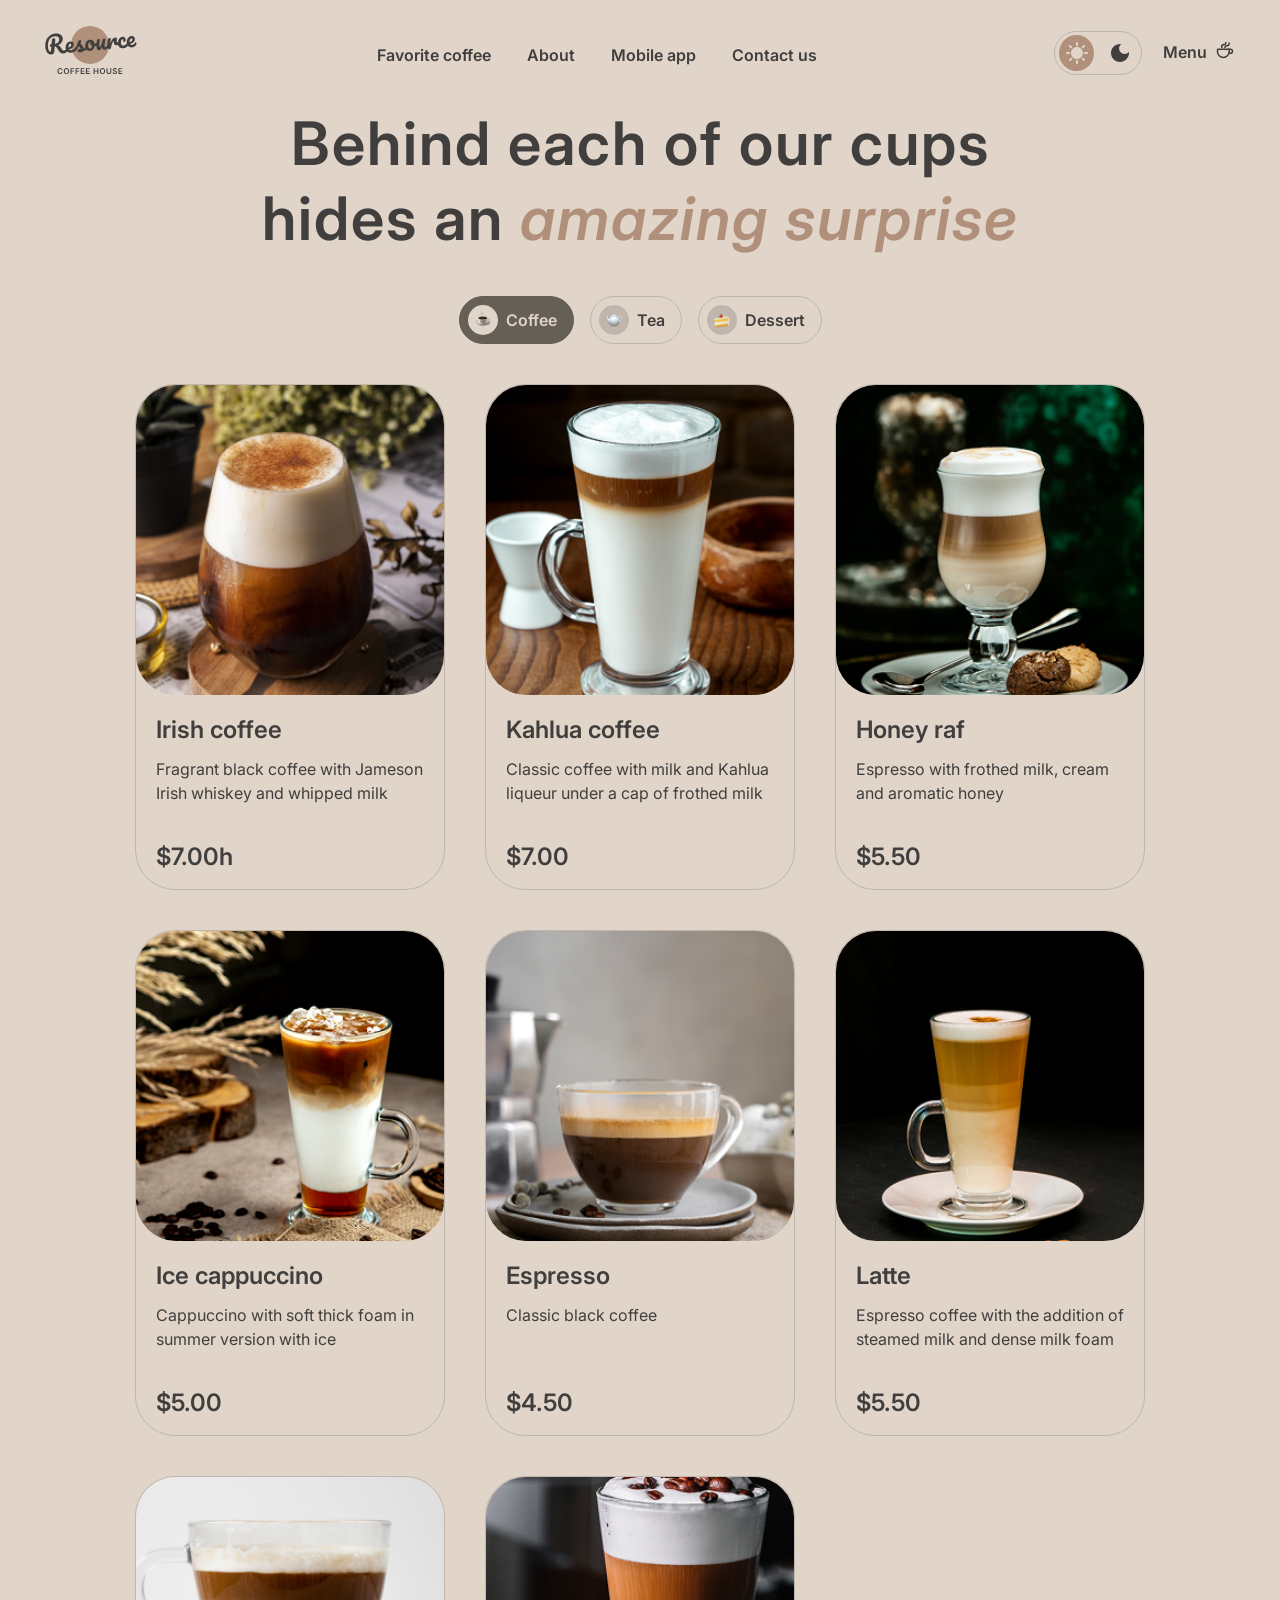
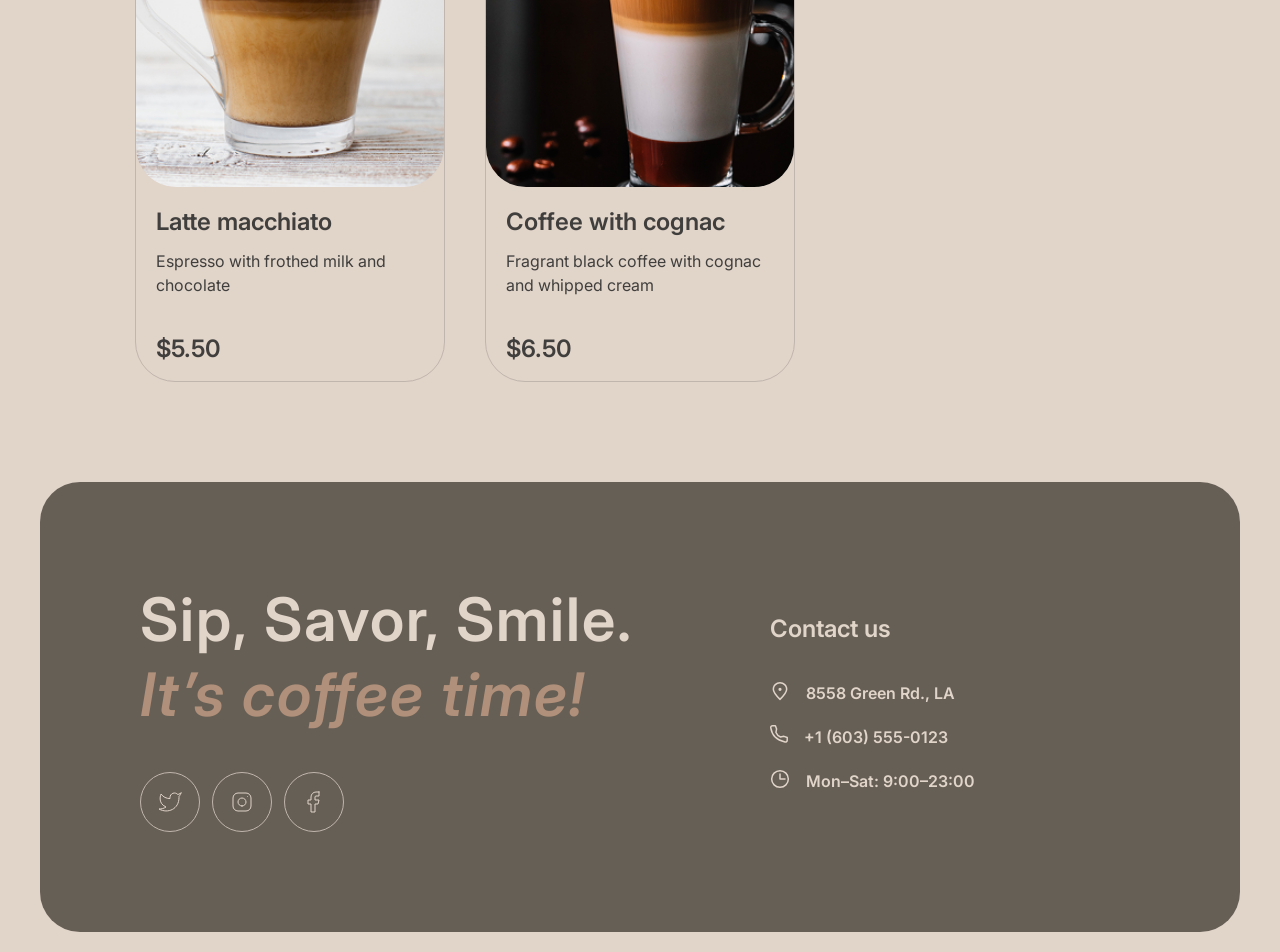
==== menu.html @ 16d97838 "fix: correct styles" ====
<!doctype html>
<html lang="en" data-theme="light">
  <head>
    <meta charset="UTF-8">
    <meta name="viewport" content="width=device-width, initial-scale=1.0">
    <link rel="icon" href="./favicon.ico" type="image/x-icon">
    <link rel="stylesheet" href="./style.css">
    <link rel="preconnect" href="https://fonts.googleapis.com">
    <link rel="preconnect" href="https://fonts.gstatic.com" crossorigin>
    <link
      href="https://fonts.googleapis.com/css2?family=Inter:ital,opsz,wght@0,14..32,100..900;1,14..32,100..900&family=Manrope:wght@200..800&display=swap"
      rel="stylesheet">
    <title>Coffee house</title>
  </head>
  <body>
    <div class="container">
      <header class="header">
        <a class="logo" href="./index.html">
          <svg
            width="100"
            height="60"
            viewBox="0 0 100 60"
            fill="none"
            xmlns="http://www.w3.org/2000/svg">
            <path
              d="M69 25C69 35.4934 60.4934 44 50 44C39.5066 44 31 35.4934 31 25C31 14.5066 39.5066 6 50 6C60.4934 6 69 14.5066 69 25Z"
              fill="#B0907A" />
            <path
              class="logo-text"
              d="M95.6784 22.2913C95.8856 22.2732 96.0534 22.3548 96.1817 22.5364C96.326 22.7165 96.4127 22.9739 96.442 23.3086C96.4922 23.8824 96.4 24.3884 96.1652 24.8265C95.7789 25.5509 95.2359 26.1365 94.5362 26.5832C93.8524 27.0285 93.0084 27.295 92.0042 27.3829C90.4741 27.5168 89.2469 27.1664 88.3226 26.3318C87.3969 25.4812 86.8658 24.2749 86.7291 22.7129C86.6329 21.6131 86.7748 20.5727 87.1547 19.5919C87.5333 18.5951 88.1046 17.7822 88.8687 17.1532C89.6487 16.5229 90.5568 16.1623 91.5928 16.0717C92.5173 15.9908 93.2829 16.2049 93.8895 16.714C94.4948 17.2071 94.8386 17.9239 94.9209 18.8643C95.0171 19.9641 94.7016 20.9473 93.9743 21.814C93.2617 22.6633 91.9772 23.4021 90.1208 24.0303C90.5675 24.73 91.2451 25.0401 92.1537 24.9606C92.8072 24.9035 93.3279 24.7053 93.7158 24.3662C94.1197 24.0257 94.5692 23.4725 95.0643 22.7064C95.2346 22.4506 95.4393 22.3122 95.6784 22.2913ZM91.3914 18.4503C90.8016 18.5019 90.3295 18.8885 89.9751 19.6102C89.6365 20.3304 89.5098 21.1767 89.5949 22.149L89.5991 22.1968C90.5199 21.8914 91.2318 21.4918 91.7347 20.9981C92.2376 20.5044 92.4632 19.9626 92.4117 19.3729C92.3852 19.0701 92.2766 18.8386 92.0859 18.6786C91.9098 18.5013 91.6783 18.4252 91.3914 18.4503Z"
              fill="#403F3D" />
            <path
              class="logo-text"
              d="M83.2976 28.1446C81.7356 28.2813 80.4779 27.9497 79.5245 27.1497C78.5857 26.3324 78.0529 25.1985 77.926 23.7481C77.813 22.457 77.969 21.303 78.394 20.2861C78.819 19.2692 79.4149 18.4622 80.1818 17.8651C80.9487 17.268 81.7784 16.9304 82.671 16.8523C83.5477 16.7756 84.2481 16.9793 84.7723 17.4635C85.311 17.9303 85.6159 18.5702 85.6871 19.383C85.7456 20.0525 85.6437 20.6316 85.3813 21.1203C85.1348 21.6076 84.7725 21.8722 84.2944 21.9141C83.9915 21.9406 83.7382 21.8904 83.5344 21.7637C83.3465 21.6356 83.2414 21.444 83.2191 21.189C83.2093 21.0774 83.2141 20.9485 83.2334 20.8023C83.2527 20.6561 83.2676 20.5504 83.278 20.4852C83.3367 20.2392 83.357 20.0125 83.3389 19.8053C83.3208 19.5981 83.2511 19.4436 83.1297 19.3418C83.0243 19.2386 82.876 19.1953 82.6847 19.2121C82.3181 19.2441 81.9901 19.4415 81.7006 19.8041C81.4097 20.1508 81.193 20.6114 81.0506 21.186C80.9081 21.7606 80.8661 22.3826 80.9247 23.0521C81.0865 24.901 81.9723 25.7551 83.5821 25.6142C84.2356 25.557 84.9181 25.2805 85.6296 24.7846C86.3556 24.2714 87.0469 23.5444 87.7034 22.6036C87.8752 22.3637 88.0806 22.2333 88.3197 22.2124C88.5269 22.1942 88.6946 22.2759 88.8229 22.4574C88.9672 22.6375 89.054 22.895 89.0832 23.2297C89.1362 23.8354 89.028 24.3427 88.7587 24.7518C88.0904 25.7418 87.2526 26.5378 86.2452 27.1399C85.2524 27.7247 84.2699 28.0596 83.2976 28.1446Z"
              fill="#403F3D" />
            <path
              class="logo-text"
              d="M69.549 29.3476C68.9433 29.4006 68.485 29.1195 68.1742 28.5042C67.8794 27.8876 67.6706 26.8779 67.5479 25.4753C67.3666 23.4032 67.4892 21.4089 67.9158 19.4924C68.0188 19.0177 68.2207 18.6627 68.5213 18.4276C68.8365 18.1752 69.289 18.0232 69.8787 17.9716C70.1975 17.9437 70.4242 17.964 70.5586 18.0326C70.6931 18.1011 70.7701 18.2469 70.7897 18.4701C70.812 18.7251 70.7426 19.3094 70.5816 20.2229C70.478 20.8744 70.3993 21.4434 70.3455 21.93C70.2917 22.4165 70.2636 23.0132 70.2612 23.7201C70.6673 22.3033 71.1594 21.136 71.7376 20.2181C72.3158 19.3002 72.8997 18.6308 73.4892 18.2098C74.0947 17.7874 74.6605 17.5532 75.1865 17.5072C76.2225 17.4166 76.7858 17.8893 76.8765 18.9253C76.8946 19.1325 76.8668 19.6409 76.7931 20.4504C76.7214 21.0991 76.6925 21.5032 76.7064 21.6626C76.7552 22.2204 76.9789 22.4819 77.3773 22.4471C77.8236 22.408 78.3668 22.0072 79.0067 21.2445C79.1958 21.0191 79.4019 20.8967 79.6251 20.8772C79.8323 20.8591 80 20.9408 80.1283 21.1223C80.2712 21.2864 80.3559 21.5199 80.3824 21.8228C80.434 22.4125 80.315 22.8887 80.0255 23.2513C79.6197 23.7526 79.1285 24.1971 78.5521 24.5848C77.9903 24.9552 77.3746 25.1697 76.7052 25.2282C75.8604 25.3021 75.196 25.1434 74.7121 24.7521C74.2441 24.3594 73.978 23.7965 73.9139 23.0633C73.8929 22.8242 73.8959 22.583 73.9228 22.3397C73.9268 22.0182 73.9239 21.8016 73.9142 21.69C73.8919 21.435 73.793 21.3151 73.6177 21.3305C73.3786 21.3514 73.0836 21.6503 72.7325 22.2271C72.396 22.7865 72.0748 23.5213 71.7689 24.4314C71.4631 25.3415 71.2332 26.2932 71.0791 27.2864C70.9694 28.0509 70.8068 28.5791 70.5914 28.8709C70.3906 29.1455 70.0431 29.3044 69.549 29.3476Z"
              fill="#403F3D" />
            <path
              class="logo-text"
              d="M59.2462 30.2488C58.5289 30.3116 57.9106 30.0364 57.3912 29.4233C56.8863 28.7929 56.5906 27.9836 56.5042 26.9954C56.3996 25.8 56.3838 24.7012 56.4567 23.699C56.5282 22.6809 56.6985 21.5979 56.9675 20.4501C57.085 19.958 57.2782 19.5958 57.547 19.3635C57.8157 19.1312 58.2609 18.9878 58.8826 18.9334C59.2332 18.9028 59.4772 18.9376 59.6145 19.038C59.7677 19.1371 59.8541 19.2981 59.8736 19.5213C59.8847 19.6488 59.8347 20.0868 59.7235 20.8354C59.6157 21.4391 59.5349 21.9842 59.4811 22.4707C59.3088 24.1722 59.247 25.3019 59.2958 25.8598C59.3251 26.1945 59.3859 26.4301 59.4781 26.5666C59.569 26.6871 59.7021 26.7397 59.8774 26.7244C60.1165 26.7035 60.3904 26.4386 60.6993 25.9297C61.024 25.4195 61.3431 24.6608 61.6565 23.6536C61.9859 22.6451 62.2798 21.4148 62.5382 19.9627C62.6239 19.4734 62.7852 19.114 63.0221 18.8845C63.2749 18.6535 63.6643 18.5151 64.1903 18.4691C64.5569 18.437 64.8161 18.4625 64.9679 18.5456C65.1184 18.6127 65.204 18.7658 65.2249 19.0049C65.2598 19.4034 65.1561 20.5127 64.9138 22.3327C64.646 24.412 64.533 25.6907 64.5748 26.1688C64.6013 26.4717 64.686 26.7052 64.8289 26.8694C64.9703 27.0176 65.1447 27.0827 65.3519 27.0645C65.6706 27.0366 66.0285 26.8126 66.4254 26.3924C66.8368 25.9549 67.3708 25.2657 68.0273 24.3249C68.199 24.0851 68.4044 23.9547 68.6435 23.9337C68.8507 23.9156 69.0185 23.9973 69.1468 24.1788C69.291 24.3589 69.3778 24.6163 69.4071 24.9511C69.4629 25.5886 69.3547 26.096 69.0825 26.4731C68.471 27.3779 67.7905 28.1361 67.041 28.7477C66.3074 29.358 65.4385 29.707 64.4343 29.7949C63.6693 29.8618 63.0776 29.6165 62.6594 29.0588C62.2572 28.4997 62.0093 27.6862 61.9159 26.6183C61.7398 27.7259 61.4065 28.5982 60.9162 29.2354C60.4245 29.8566 59.8678 30.1944 59.2462 30.2488Z"
              fill="#403F3D" />
            <path
              class="logo-text"
              d="M57.5606 22.8796C57.7678 22.8614 57.9362 22.9511 58.0659 23.1485C58.1956 23.346 58.2744 23.6041 58.3023 23.9229C58.3692 24.688 58.1779 25.1625 57.7282 25.3463C56.8011 25.7647 55.7659 26.048 54.6225 26.1963C54.4367 27.5616 53.9332 28.6898 53.1117 29.5808C52.2888 30.4559 51.3115 30.9429 50.1799 31.0419C49.2235 31.1256 48.3824 30.9663 47.6566 30.564C46.9467 30.1603 46.383 29.5913 45.9654 28.8569C45.5478 28.1225 45.3 27.309 45.2219 26.4164C45.1159 25.205 45.2529 24.1089 45.6328 23.1281C46.0114 22.1313 46.5841 21.3343 47.351 20.7372C48.1165 20.1242 48.9933 19.7744 49.9816 19.688C51.1929 19.582 52.2022 19.9193 53.0093 20.6999C53.8309 21.4632 54.3592 22.453 54.5941 23.6691C55.339 23.5558 56.2177 23.3183 57.23 22.9567C57.3547 22.9136 57.4649 22.8879 57.5606 22.8796ZM50.1494 28.4908C50.6595 28.4462 51.0797 28.2007 51.41 27.7542C51.7563 27.3063 51.959 26.6863 52.0182 25.8941C51.4948 25.6026 51.0739 25.1977 50.7555 24.6795C50.4531 24.1599 50.2754 23.5972 50.2224 22.9916C50.2001 22.7365 50.2017 22.4794 50.2272 22.2202L50.1076 22.2307C49.4701 22.2864 48.9633 22.644 48.5873 23.3032C48.2259 23.9452 48.094 24.824 48.1916 25.9398C48.2683 26.8164 48.4942 27.4712 48.8694 27.9042C49.2605 28.3357 49.6872 28.5313 50.1494 28.4908Z"
              fill="#403F3D" />
            <path
              class="logo-text"
              d="M40.3103 32.4354C39.4815 32.508 38.8272 32.3725 38.3474 32.029C37.8836 31.6841 37.6307 31.2726 37.5889 30.7944C37.5527 30.38 37.6727 30.0081 37.9491 29.6787C38.2254 29.3494 38.6584 29.1589 39.2482 29.1073C39.4554 29.0892 39.6966 29.0922 39.9717 29.1163C40.2614 29.1231 40.4787 29.1282 40.6235 29.1316C40.5713 28.7185 40.4415 28.3364 40.2341 27.9851C40.0427 27.6325 39.8048 27.3 39.5205 26.9876C39.2348 26.6592 38.9692 26.3773 38.7237 26.1418C38.3119 27.1254 37.8861 27.9497 37.4464 28.6145C37.0226 29.278 36.5482 29.9137 36.0232 30.5218C35.7614 30.8338 35.4711 31.0038 35.1523 31.0316C34.8973 31.054 34.6824 30.9844 34.5077 30.823C34.3316 30.6457 34.2316 30.4216 34.2079 30.1506C34.1801 29.8318 34.2658 29.5272 34.4653 29.2367L34.7426 28.827C35.5244 27.6664 36.1078 26.7159 36.4928 25.9756C36.7233 25.4896 36.9884 24.8481 37.288 24.0509C37.5863 23.2379 37.8745 22.4016 38.1527 21.542C38.3942 20.8142 38.9931 20.4085 39.9494 20.3248C40.3957 20.2858 40.71 20.2984 40.8923 20.3628C41.0746 20.4271 41.1734 20.547 41.1888 20.7223C41.1971 20.8179 41.1785 20.9722 41.1329 21.1849C41.0873 21.3977 41.0177 21.6126 40.9243 21.8296C40.6876 22.4285 40.5867 22.9272 40.6215 23.3257C40.6424 23.5647 40.7451 23.8208 40.9296 24.0937C41.1301 24.3653 41.4244 24.7009 41.8127 25.1006C42.3814 25.7254 42.8141 26.2657 43.111 26.7216C43.4224 27.1601 43.6025 27.6583 43.6513 28.2162C43.6652 28.3756 43.6688 28.6001 43.662 28.8898C44.4166 28.5187 45.2626 27.6335 46.2003 26.2345C46.372 25.9946 46.5774 25.8642 46.8165 25.8433C47.0237 25.8252 47.1915 25.9069 47.3198 26.0884C47.464 26.2685 47.5508 26.5259 47.5801 26.8606C47.6331 27.4663 47.5249 27.9737 47.2555 28.3827C46.545 29.4407 45.8392 30.185 45.1381 30.6158C44.4515 31.0292 43.5756 31.2985 42.5105 31.4238C41.9204 32.0215 41.187 32.3587 40.3103 32.4354Z"
              fill="#403F3D" />
            <path
              class="logo-text"
              d="M36.6161 26.7357C36.8233 26.7175 36.9911 26.7992 37.1194 26.9807C37.2636 27.1608 37.3504 27.4183 37.3797 27.753C37.4355 28.3905 37.3273 28.8979 37.0551 29.2751C36.5281 30.0439 35.7492 30.7786 34.7183 31.4791C33.7034 32.1782 32.5823 32.5815 31.355 32.6888C29.6814 32.8353 28.3426 32.4947 27.3386 31.667C26.3347 30.8394 25.7637 29.6365 25.6256 28.0586C25.5294 26.9588 25.6713 25.9185 26.0512 24.9376C26.4298 23.9408 27.0011 23.1279 27.7652 22.4989C28.5452 21.8686 29.4533 21.508 30.4893 21.4174C31.4138 21.3365 32.1793 21.5506 32.786 22.0597C33.3913 22.5528 33.7351 23.2696 33.8173 24.21C33.9136 25.3098 33.5981 26.293 32.8708 27.1597C32.1581 28.009 30.8816 28.7471 29.0412 29.3739C29.5039 30.0722 30.293 30.3726 31.4088 30.275C32.126 30.2122 32.9173 29.894 33.7826 29.3204C34.6625 28.7295 35.4016 27.9983 35.9999 27.1269C36.1716 26.887 36.377 26.7566 36.6161 26.7357ZM30.2878 23.796C29.6981 23.8476 29.226 24.2342 28.8715 24.9559C28.533 25.6761 28.4063 26.5224 28.4914 27.4947L28.4955 27.5425C29.4164 27.2371 30.1283 26.8375 30.6312 26.3438C31.1341 25.8501 31.3597 25.3083 31.3081 24.7186C31.2816 24.4158 31.1731 24.1843 30.9824 24.0243C30.8063 23.847 30.5747 23.7709 30.2878 23.796Z"
              fill="#403F3D" />
            <path
              class="logo-text"
              d="M27.6906 27.5167C27.8978 27.4986 28.0656 27.5803 28.1939 27.7618C28.3382 27.9419 28.4249 28.1993 28.4542 28.5341C28.5086 29.1557 28.4004 29.6631 28.1296 30.0561C27.4454 31.0476 26.7351 31.8324 25.9987 32.4108C25.261 32.9733 24.3581 33.3012 23.2902 33.3946C22.2541 33.4853 21.3451 33.2837 20.5631 32.79C19.797 32.2949 19.028 31.3985 18.256 30.1009C17.6351 29.063 17.151 28.3023 16.8035 27.8188C16.4547 27.3193 16.119 26.9712 15.7967 26.7745C15.4903 26.5765 15.1198 26.4724 14.6852 26.4622C14.6508 26.8025 14.5595 27.8705 14.4114 29.6663C14.3537 30.4744 14.3165 30.9675 14.3 31.1456C14.2256 32.1319 13.9724 32.9089 13.5402 33.4767C13.1067 34.0286 12.4038 34.3471 11.4315 34.4321C10.3636 34.5256 9.38799 34.2977 8.50477 33.7486C7.63609 33.1822 6.9298 32.3606 6.38589 31.2839C5.84059 30.1913 5.50518 28.9277 5.37968 27.4932C5.1454 24.8154 5.40544 22.4638 6.15978 20.4383C6.93006 18.4115 8.10738 16.8148 9.69174 15.6483C11.2906 14.4644 13.1899 13.7763 15.3895 13.5838C16.9196 13.45 18.223 13.5688 19.2994 13.9404C20.3759 14.312 21.1968 14.8826 21.762 15.6523C22.3432 16.4206 22.6784 17.3148 22.7676 18.3349C22.8457 19.2275 22.7073 20.1229 22.3522 21.0213C22.0117 21.9023 21.4476 22.7066 20.66 23.434C19.8724 24.1614 18.8869 24.7375 17.7034 25.1622C18.4866 25.3025 19.1057 25.5856 19.5605 26.0116C20.0154 26.4376 20.4891 27.0787 20.9816 27.9351C21.5115 28.8524 22.0112 29.5153 22.4806 29.924C22.966 30.3312 23.4955 30.5098 24.0693 30.4596C24.5794 30.4149 25.0509 30.205 25.4838 29.8299C25.9154 29.4388 26.4456 28.7981 27.0744 27.9079C27.2461 27.6681 27.4515 27.5377 27.6906 27.5167ZM11.3837 26.727C10.8418 26.7744 10.4561 26.6797 10.2266 26.4428C10.013 26.2045 9.89225 25.9259 9.86436 25.6071C9.8309 25.2246 9.92394 24.9113 10.1435 24.6672C10.379 24.4218 10.6562 24.2851 10.9749 24.2572L11.5727 24.2049C11.691 22.6206 11.8123 21.2528 11.9364 20.1016C12.053 19.0474 12.6771 18.4708 13.8088 18.3718C14.7173 18.2923 15.2071 18.659 15.2782 19.4719C15.2936 19.6473 15.2975 19.7835 15.2899 19.8805L14.9199 23.9121C15.7764 23.789 16.5393 23.5134 17.2085 23.0855C17.8937 22.6561 18.4149 22.0966 18.7722 21.4068C19.1454 20.7156 19.2957 19.9556 19.2232 19.1268C19.1353 18.1226 18.7236 17.3636 17.988 16.8498C17.2524 16.3359 16.2232 16.1369 14.9002 16.2526C13.3382 16.3893 12.0016 16.8997 10.8904 17.7839C9.79381 18.6508 8.98568 19.8779 8.46605 21.4653C7.94503 23.0366 7.78003 24.9142 7.97108 27.0978C8.06033 28.1179 8.24063 28.9855 8.51198 29.7006C8.78334 30.4157 9.08648 30.9432 9.42139 31.2834C9.75631 31.6235 10.0592 31.7817 10.3302 31.7579C10.5374 31.7398 10.6957 31.6216 10.8051 31.4032C10.9304 31.1834 11.0127 30.839 11.052 30.3698L11.3837 26.727Z"
              fill="#403F3D" />
            <path
              class="logo-text"
              d="M78.4023 54.0001V48.1819H82.1864V49.0654H79.4563V50.645H81.9904V51.5285H79.4563V53.1165H82.2092V54.0001H78.4023Z"
              fill="#403F3D" />
            <path
              class="logo-text"
              d="M75.9698 49.7813C75.9433 49.5332 75.8316 49.34 75.6346 49.2017C75.4395 49.0635 75.1857 48.9943 74.8732 48.9943C74.6535 48.9943 74.4651 49.0275 74.3079 49.0938C74.1507 49.1601 74.0304 49.25 73.9471 49.3637C73.8638 49.4773 73.8211 49.607 73.8192 49.7529C73.8192 49.8741 73.8467 49.9792 73.9016 50.0682C73.9585 50.1572 74.0352 50.233 74.1317 50.2955C74.2283 50.3561 74.3353 50.4072 74.4528 50.4489C74.5702 50.4906 74.6886 50.5256 74.8079 50.554L75.3533 50.6904C75.573 50.7415 75.7842 50.8106 75.9869 50.8977C76.1914 50.9849 76.3742 51.0947 76.5352 51.2273C76.698 51.3599 76.8268 51.5199 76.9215 51.7074C77.0162 51.8949 77.0636 52.1146 77.0636 52.3665C77.0636 52.7074 76.9764 53.0076 76.8022 53.2671C76.628 53.5246 76.3761 53.7263 76.0465 53.8722C75.7189 54.0161 75.3221 54.0881 74.8562 54.0881C74.4035 54.0881 74.0105 54.018 73.6772 53.8779C73.3458 53.7377 73.0863 53.5332 72.8988 53.2642C72.7132 52.9953 72.6128 52.6676 72.5977 52.2813H73.6346C73.6497 52.4839 73.7122 52.6525 73.8221 52.787C73.9319 52.9214 74.0749 53.0218 74.2511 53.0881C74.4291 53.1544 74.628 53.1875 74.8477 53.1875C75.0768 53.1875 75.2776 53.1534 75.4499 53.0852C75.6242 53.0152 75.7605 52.9186 75.859 52.7955C75.9575 52.6705 76.0077 52.5246 76.0096 52.358C76.0077 52.2065 75.9632 52.0815 75.8761 51.983C75.7889 51.8826 75.6668 51.7993 75.5096 51.733C75.3543 51.6648 75.1725 51.6042 74.9641 51.5512L74.3022 51.3807C73.823 51.2576 73.4442 51.071 73.1658 50.821C72.8893 50.5692 72.7511 50.2349 72.7511 49.8182C72.7511 49.4754 72.8439 49.1752 73.0295 48.9176C73.217 48.6601 73.4717 48.4602 73.7937 48.3182C74.1156 48.1743 74.4802 48.1023 74.8874 48.1023C75.3003 48.1023 75.6621 48.1743 75.9727 48.3182C76.2852 48.4602 76.5304 48.6582 76.7085 48.912C76.8865 49.1638 76.9783 49.4536 76.984 49.7813H75.9698Z"
              fill="#403F3D" />
            <path
              class="logo-text"
              d="M70.2086 48.1819H71.2626V51.983C71.2626 52.3997 71.1641 52.7662 70.9672 53.0825C70.7721 53.3987 70.4975 53.6459 70.1433 53.8239C69.7891 54.0001 69.3753 54.0881 68.9018 54.0881C68.4264 54.0881 68.0117 54.0001 67.6575 53.8239C67.3033 53.6459 67.0287 53.3987 66.8336 53.0825C66.6386 52.7662 66.541 52.3997 66.541 51.983V48.1819H67.595V51.895C67.595 52.1374 67.648 52.3533 67.7541 52.5427C67.862 52.7321 68.0136 52.8807 68.2086 52.9887C68.4037 53.0948 68.6348 53.1478 68.9018 53.1478C69.1689 53.1478 69.3999 53.0948 69.595 52.9887C69.792 52.8807 69.9435 52.7321 70.0495 52.5427C70.1556 52.3533 70.2086 52.1374 70.2086 51.895V48.1819Z"
              fill="#403F3D" />
            <path
              class="logo-text"
              d="M65.1435 51.0909C65.1435 51.7178 65.026 52.2548 64.7912 52.7017C64.5582 53.1468 64.2401 53.4877 63.8366 53.7245C63.4351 53.9612 62.9796 54.0796 62.4702 54.0796C61.9607 54.0796 61.5043 53.9612 61.1009 53.7245C60.6993 53.4858 60.3812 53.144 60.1463 52.6989C59.9134 52.2519 59.7969 51.7159 59.7969 51.0909C59.7969 50.464 59.9134 49.9281 60.1463 49.483C60.3812 49.036 60.6993 48.6942 61.1009 48.4574C61.5043 48.2207 61.9607 48.1023 62.4702 48.1023C62.9796 48.1023 63.4351 48.2207 63.8366 48.4574C64.2401 48.6942 64.5582 49.036 64.7912 49.483C65.026 49.9281 65.1435 50.464 65.1435 51.0909ZM64.0838 51.0909C64.0838 50.6496 64.0147 50.2775 63.8764 49.9745C63.7401 49.6695 63.5507 49.4394 63.3082 49.2841C63.0658 49.1269 62.7865 49.0483 62.4702 49.0483C62.1539 49.0483 61.8745 49.1269 61.6321 49.2841C61.3897 49.4394 61.1993 49.6695 61.0611 49.9745C60.9247 50.2775 60.8565 50.6496 60.8565 51.0909C60.8565 51.5322 60.9247 51.9053 61.0611 52.2102C61.1993 52.5133 61.3897 52.7434 61.6321 52.9006C61.8745 53.0559 62.1539 53.1335 62.4702 53.1335C62.7865 53.1335 63.0658 53.0559 63.3082 52.9006C63.5507 52.7434 63.7401 52.5133 63.8764 52.2102C64.0147 51.9053 64.0838 51.5322 64.0838 51.0909Z"
              fill="#403F3D" />
            <path
              class="logo-text"
              d="M53.5918 54.0001V48.1819H54.6458V50.645H57.3418V48.1819H58.3986V54.0001H57.3418V51.5285H54.6458V54.0001H53.5918Z"
              fill="#403F3D" />
            <path
              class="logo-text"
              d="M45.9492 54.0001V48.1819H49.7333V49.0654H47.0032V50.645H49.5373V51.5285H47.0032V53.1165H49.756V54.0001H45.9492Z"
              fill="#403F3D" />
            <path
              class="logo-text"
              d="M40.6895 54.0001V48.1819H44.4735V49.0654H41.7434V50.645H44.2775V51.5285H41.7434V53.1165H44.4963V54.0001H40.6895Z"
              fill="#403F3D" />
            <path
              class="logo-text"
              d="M35.6016 54.0001V48.1819H39.3288V49.0654H36.6555V50.645H39.0732V51.5285H36.6555V54.0001H35.6016Z"
              fill="#403F3D" />
            <path
              class="logo-text"
              d="M30.5137 54.0001V48.1819H34.2409V49.0654H31.5676V50.645H33.9853V51.5285H31.5676V54.0001H30.5137Z"
              fill="#403F3D" />
            <path
              class="logo-text"
              d="M29.1181 51.0909C29.1181 51.7178 29.0007 52.2548 28.7658 52.7017C28.5328 53.1468 28.2147 53.4877 27.8113 53.7245C27.4097 53.9612 26.9542 54.0796 26.4448 54.0796C25.9353 54.0796 25.4789 53.9612 25.0755 53.7245C24.6739 53.4858 24.3558 53.144 24.1209 52.6989C23.888 52.2519 23.7715 51.7159 23.7715 51.0909C23.7715 50.464 23.888 49.9281 24.1209 49.483C24.3558 49.036 24.6739 48.6942 25.0755 48.4574C25.4789 48.2207 25.9353 48.1023 26.4448 48.1023C26.9542 48.1023 27.4097 48.2207 27.8113 48.4574C28.2147 48.6942 28.5328 49.036 28.7658 49.483C29.0007 49.9281 29.1181 50.464 29.1181 51.0909ZM28.0584 51.0909C28.0584 50.6496 27.9893 50.2775 27.851 49.9745C27.7147 49.6695 27.5253 49.4394 27.2828 49.2841C27.0404 49.1269 26.7611 49.0483 26.4448 49.0483C26.1285 49.0483 25.8491 49.1269 25.6067 49.2841C25.3643 49.4394 25.1739 49.6695 25.0357 49.9745C24.8993 50.2775 24.8311 50.6496 24.8311 51.0909C24.8311 51.5322 24.8993 51.9053 25.0357 52.2102C25.1739 52.5133 25.3643 52.7434 25.6067 52.9006C25.8491 53.0559 26.1285 53.1335 26.4448 53.1335C26.7611 53.1335 27.0404 53.0559 27.2828 52.9006C27.5253 52.7434 27.7147 52.5133 27.851 52.2102C27.9893 51.9053 28.0584 51.5322 28.0584 51.0909Z"
              fill="#403F3D" />
            <path
              class="logo-text"
              d="M22.5536 50.1449H21.4911C21.4608 49.9707 21.4049 49.8163 21.3235 49.6818C21.2421 49.5455 21.1407 49.4299 21.0195 49.3352C20.8983 49.2406 20.7601 49.1695 20.6048 49.1222C20.4513 49.0729 20.2856 49.0483 20.1076 49.0483C19.7913 49.0483 19.511 49.1279 19.2667 49.287C19.0224 49.4442 18.8311 49.6752 18.6928 49.9801C18.5546 50.2832 18.4854 50.6534 18.4854 51.0909C18.4854 51.536 18.5546 51.911 18.6928 52.2159C18.833 52.519 19.0243 52.7481 19.2667 52.9034C19.511 53.0568 19.7904 53.1335 20.1048 53.1335C20.279 53.1335 20.4419 53.1108 20.5934 53.0654C20.7468 53.018 20.8841 52.9489 21.0053 52.858C21.1284 52.7671 21.2317 52.6553 21.315 52.5227C21.4002 52.3902 21.4589 52.2387 21.4911 52.0682L22.5536 52.0739C22.5138 52.3504 22.4277 52.6099 22.2951 52.8523C22.1644 53.0947 21.993 53.3087 21.7809 53.4943C21.5688 53.6781 21.3207 53.822 21.0366 53.9262C20.7525 54.0284 20.4371 54.0796 20.0906 54.0796C19.5792 54.0796 19.1228 53.9612 18.7212 53.7245C18.3197 53.4877 18.0034 53.1459 17.7724 52.6989C17.5413 52.2519 17.4258 51.7159 17.4258 51.0909C17.4258 50.464 17.5423 49.9281 17.7752 49.483C18.0082 49.036 18.3254 48.6942 18.7269 48.4574C19.1284 48.2207 19.583 48.1023 20.0906 48.1023C20.4144 48.1023 20.7156 48.1477 20.994 48.2387C21.2724 48.3296 21.5205 48.4631 21.7383 48.6392C21.9561 48.8135 22.1351 49.0275 22.2752 49.2813C22.4173 49.5332 22.5101 49.821 22.5536 50.1449Z"
              fill="#403F3D" />
          </svg>
        </a>
        <nav class="nav">
          <ul class="nav-list">
            <li class="nav-item">
              <a href="./index.html#favorite" class="nav-link"
                >Favorite coffee</a
              >
            </li>
            <li class="nav-item">
              <a href="./index.html#about" class="nav-link">About</a>
            </li>
            <li class="nav-item">
              <a href="./index.html#mobile" class="nav-link">Mobile app</a>
            </li>
            <li class="nav-item">
              <a href="#contact" class="nav-link">Contact us</a>
            </li>
          </ul>
        </nav>
        <div class="header-actions">
          <div class="theme">
            <div class="theme-icon theme-light active">
              <svg
                width="22"
                height="22"
                viewBox="0 0 22 22"
                fill="none"
                xmlns="http://www.w3.org/2000/svg">
                <path
                  d="M10 3V1C10 0.45 10.45 0 11 0C11.55 0 12 0.45 12 1V3C12 3.55 11.55 4 11 4C10.45 4 10 3.55 10 3ZM17.36 6.05L18.77 4.63C19.16 4.24 19.16 3.61 18.77 3.22C18.38 2.83 17.75 2.83 17.36 3.22L15.95 4.64C15.56 5.03 15.56 5.66 15.95 6.05C16.34 6.44 16.97 6.44 17.36 6.05ZM21 10H19C18.45 10 18 10.45 18 11C18 11.55 18.45 12 19 12H21C21.55 12 22 11.55 22 11C22 10.45 21.55 10 21 10ZM11 18C10.45 18 10 18.45 10 19V21C10 21.55 10.45 22 11 22C11.55 22 12 21.55 12 21V19C12 18.45 11.55 18 11 18ZM4.64 6.05L3.22 4.64C2.83 4.25 2.83 3.61 3.22 3.23C3.61 2.85 4.25 2.84 4.63 3.23L6.04 4.64C6.43 5.03 6.43 5.67 6.04 6.05C5.65 6.43 5.02 6.44 4.64 6.05ZM15.95 15.95C15.56 16.34 15.56 16.98 15.95 17.36L17.36 18.77C17.75 19.16 18.39 19.16 18.77 18.77C19.16 18.38 19.16 17.74 18.77 17.36L17.36 15.95C16.98 15.56 16.34 15.56 15.95 15.95ZM1 12H3C3.55 12 4 11.55 4 11C4 10.45 3.55 10 3 10H1C0.45 10 0 10.45 0 11C0 11.55 0.45 12 1 12ZM4.64 18.78L6.05 17.37C6.44 16.98 6.44 16.34 6.05 15.96C5.66 15.58 5.02 15.57 4.64 15.96L3.23 17.37C2.84 17.76 2.84 18.4 3.23 18.78C3.61 19.17 4.25 19.17 4.64 18.78ZM11 5C7.69 5 5 7.69 5 11C5 14.31 7.69 17 11 17C14.31 17 17 14.31 17 11C17 7.69 14.31 5 11 5Z"
                  fill="#E1D4C9" />
              </svg>
            </div>
            <div class="theme-icon theme-dark">
              <svg
                width="18"
                height="18"
                viewBox="0 0 18 18"
                fill="none"
                xmlns="http://www.w3.org/2000/svg">
                <path
                  d="M9 0C4.03 0 0 4.03 0 9C0 13.97 4.03 18 9 18C13.97 18 18 13.97 18 9C18 8.54 17.96 8.08 17.9 7.64C16.92 9.01 15.32 9.9 13.5 9.9C10.52 9.9 8.1 7.48 8.1 4.5C8.1 2.69 8.99 1.08 10.36 0.0999999C9.92 0.0399999 9.46 0 9 0Z"
                  fill="#403F3D" />
              </svg>
            </div>
          </div>
          <a href="./menu.html" class="menu-link">
            <p>Menu</p>
            <svg
              class="menu-icon"
              width="20"
              height="20"
              viewBox="0 0 20 20"
              fill="none"
              xmlns="http://www.w3.org/2000/svg">
              <path
                d="M14.167 9.76667V11.6667C14.167 14.8883 11.5553 17.5 8.33366 17.5C5.112 17.5 2.50033 14.8883 2.50033 11.6667V9.76667C2.50033 9.4353 2.76896 9.16667 3.10033 9.16667H13.567C13.8984 9.16667 14.167 9.4353 14.167 9.76667Z"
                stroke="#403F3D"
                stroke-width="1.5"
                stroke-linecap="round"
                stroke-linejoin="round" />
              <path
                d="M10.0003 7.50008C10.0003 6.66675 10.5956 5.83341 11.786 5.83341C13.101 5.83341 14.167 4.76743 14.167 3.45246V2.91675"
                stroke="#403F3D"
                stroke-width="1.5"
                stroke-linecap="round"
                stroke-linejoin="round" />
              <path
                d="M6.66634 7.5V7.08333C6.66634 5.70262 7.78563 4.58333 9.16634 4.58333C10.0868 4.58333 10.833 3.83714 10.833 2.91667V2.5"
                stroke="#403F3D"
                stroke-width="1.5"
                stroke-linecap="round"
                stroke-linejoin="round" />
              <path
                d="M13.333 9.16675H15.4163C16.5669 9.16675 17.4997 10.0995 17.4997 11.2501C17.4997 12.4007 16.5669 13.3334 15.4163 13.3334H14.1663"
                stroke="#403F3D"
                stroke-width="1.5"
                stroke-linecap="round"
                stroke-linejoin="round" />
            </svg>
          </a>
            <div class="burger">
            <span class="burger-line"></span>
            <span class="burger-line"></span>
          </div>
        </div>
      </header>
      <main class="main-menu">
        <section class="section-menu">
          <div class="menu-offer">
            <h1 class="section-title menu-title">
              Behind each of our cups hides an
              <span class="title-accent"> amazing surprise</span>
            </h1>
            <div class="menu-tabs">
              <div class="tab-item active">
                <div class="tab-icon">
                  <img src="./assets/icons/coffee-tab.png" alt="cup" />
                </div>
                <p>Coffee</p>
              </div>
              <div class="tab-item">
                <div class="tab-icon">
                  <img src="./assets/icons/tea-tab.png" alt="teapot" />
                </div>
                <p>Tea</p>
              </div>
              <div class="tab-item">
                <div class="tab-icon">
                  <img src="./assets/icons/dessert-tab.png" alt="dessert" />
                </div>
                <p>Dessert</p>
              </div>
            </div>
          </div>
          <ul class="menu-list">
            <li class="menu-item">
              <div class="menu-image-box">
                <img
                  src="./assets/images/coffee-1.png"
                  alt="coffee"
                  class="menu-image" />
              </div>
              <div class="menu-item-descr">
                <div class="descr-text">
                  <p class="descr-title">Irish coffee</p>
                  <p class="descr-info">
                    Fragrant black coffee with Jameson Irish whiskey and whipped
                    milk
                  </p>
                </div>
                <p class="price">$7.00h</p>
              </div>
            </li>
            <li class="menu-item">
              <div class="menu-image-box">
                <img
                  src="./assets/images/coffee-2.png"
                  alt="coffee"
                  class="menu-image" />
              </div>
              <div class="menu-item-descr">
                <div class="descr-text">
                  <p class="descr-title">Kahlua coffee</p>
                  <p class="descr-info">
                    Classic coffee with milk and Kahlua liqueur under a cap of
                    frothed milk
                  </p>
                </div>
                <p class="price">$7.00</p>
              </div>
            </li>
            <li class="menu-item">
              <div class="menu-image-box">
                <img
                  src="./assets/images/coffee-3.png"
                  alt="coffee"
                  class="menu-image" />
              </div>
              <div class="menu-item-descr">
                <div class="descr-text">
                  <p class="descr-title">Honey raf</p>
                  <p class="descr-info">
                    Espresso with frothed milk, cream and aromatic honey
                  </p>
                </div>
                <p class="price">$5.50</p>
              </div>
            </li>
            <li class="menu-item">
              <div class="menu-image-box">
                <img
                  src="./assets/images/coffee-4.png"
                  alt="coffee"
                  class="menu-image" />
              </div>
              <div class="menu-item-descr">
                <div class="descr-text">
                  <p class="descr-title">Ice cappuccino</p>
                  <p class="descr-info">
                    Cappuccino with soft thick foam in summer version with ice
                  </p>
                </div>
                <p class="price">$5.00</p>
              </div>
            </li>
            <li class="menu-item">
              <div class="menu-image-box">
                <img
                  src="./assets/images/coffee-5.png"
                  alt="coffee"
                  class="menu-image" />
              </div>
              <div class="menu-item-descr">
                <div class="descr-text">
                  <p class="descr-title">Espresso</p>
                  <p class="descr-info">Classic black coffee</p>
                </div>
                <p class="price">$4.50</p>
              </div>
            </li>
            <li class="menu-item">
              <div class="menu-image-box">
                <img
                  src="./assets/images/coffee-6.png"
                  alt="coffee"
                  class="menu-image" />
              </div>
              <div class="menu-item-descr">
                <div class="descr-text">
                  <p class="descr-title">Latte</p>
                  <p class="descr-info">
                    Espresso coffee with the addition of steamed milk and dense
                    milk foam
                  </p>
                </div>
                <p class="price">$5.50</p>
              </div>
            </li>
            <li class="menu-item">
              <div class="menu-image-box">
                <img
                  src="./assets/images/coffee-7.png"
                  alt="coffee"
                  class="menu-image" />
              </div>
              <div class="menu-item-descr">
                <div class="descr-text">
                  <p class="descr-title">Latte macchiato</p>
                  <p class="descr-info">
                    Espresso with frothed milk and chocolate
                  </p>
                </div>
                <p class="price">$5.50</p>
              </div>
            </li>
            <li class="menu-item">
              <div class="menu-image-box">
                <img
                  src="./assets/images/coffee-8.png"
                  alt="coffee"
                  class="menu-image" />
              </div>
              <div class="menu-item-descr">
                <div class="descr-text">
                  <p class="descr-title">Coffee with cognac</p>
                  <p class="descr-info">
                    Fragrant black coffee with cognac and whipped cream
                  </p>
                </div>
                <p class="price">$6.50</p>
              </div>
            </li>
          </ul>
          <div class="menu-button">
            <svg
              width="24"
              height="24"
              viewBox="0 0 24 24"
              fill="none"
              xmlns="http://www.w3.org/2000/svg">
              <path
                d="M21.8883 13.5C21.1645 18.3113 17.013 22 12 22C6.47715 22 2 17.5228 2 12C2 6.47715 6.47715 2 12 2C16.1006 2 19.6248 4.46819 21.1679 8"
                stroke="#403F3D"
                stroke-linecap="round"
                stroke-linejoin="round" />
              <path
                d="M17 8H21.4C21.7314 8 22 7.73137 22 7.4V3"
                stroke="#403F3D"
                stroke-linecap="round"
                stroke-linejoin="round" />
            </svg>
          </div>
        </section>
      </main>
      <footer class="footer" id="contact">
        <div class="footer-offer">
          <h2 class="section-title">
            Sip, Savor, Smile.
            <span class="title-accent">It’s coffee time!</span>
          </h2>
          <div class="socials">
            <a href="https://x.com/" class="socials-button">
              <svg
                width="24"
                height="24"
                viewBox="0 0 24 24"
                fill="none"
                xmlns="http://www.w3.org/2000/svg">
                <path
                  d="M23 3.01006C23 3.01006 20.9821 4.20217 19.86 4.54006C19.2577 3.84757 18.4573 3.35675 17.567 3.13398C16.6767 2.91122 15.7395 2.96725 14.8821 3.29451C14.0247 3.62177 13.2884 4.20446 12.773 4.96377C12.2575 5.72309 11.9877 6.62239 12 7.54006V8.54006C10.2426 8.58562 8.50127 8.19587 6.93101 7.4055C5.36074 6.61513 4.01032 5.44869 3 4.01006C3 4.01006 -1 13.0101 8 17.0101C5.94053 18.408 3.48716 19.109 1 19.0101C10 24.0101 21 19.0101 21 7.51006C20.9991 7.23151 20.9723 6.95365 20.92 6.68006C21.9406 5.67355 23 3.01006 23 3.01006Z"
                  stroke="#E1D4C9"
                  stroke-linecap="round"
                  stroke-linejoin="round" />
              </svg>
            </a>
            <a href="https://instagram.com/" class="socials-button">
              <svg
                width="24"
                height="24"
                viewBox="0 0 24 24"
                fill="none"
                xmlns="http://www.w3.org/2000/svg">
                <path
                  d="M12 16C14.2091 16 16 14.2091 16 12C16 9.79086 14.2091 8 12 8C9.79086 8 8 9.79086 8 12C8 14.2091 9.79086 16 12 16Z"
                  stroke="#E1D4C9"
                  stroke-linecap="round"
                  stroke-linejoin="round" />
                <path
                  d="M3 16V8C3 5.23858 5.23858 3 8 3H16C18.7614 3 21 5.23858 21 8V16C21 18.7614 18.7614 21 16 21H8C5.23858 21 3 18.7614 3 16Z"
                  stroke="#E1D4C9" />
                <path
                  d="M17.5 6.51L17.51 6.49889"
                  stroke="#E1D4C9"
                  stroke-linecap="round"
                  stroke-linejoin="round" />
              </svg>
            </a>
            <a href="https://facebook.com/" class="socials-button">
              <svg
                width="24"
                height="24"
                viewBox="0 0 24 24"
                fill="none"
                xmlns="http://www.w3.org/2000/svg">
                <path
                  d="M17 2H14C12.6739 2 11.4021 2.52678 10.4645 3.46447C9.52678 4.40215 9 5.67392 9 7V10H6V14H9V22H13V14H16L17 10H13V7C13 6.73478 13.1054 6.48043 13.2929 6.29289C13.4804 6.10536 13.7348 6 14 6H17V2Z"
                  stroke="#E1D4C9"
                  stroke-linecap="round"
                  stroke-linejoin="round" />
              </svg>
            </a>
          </div>
        </div>
        <div class="contacts-info">
          <p class="contacts-info-title">Contact us</p>
          <ul class="contacts-list">
            <li class="contacts-item">
              <svg
                width="20"
                height="20"
                viewBox="0 0 20 20"
                fill="none"
                xmlns="http://www.w3.org/2000/svg">
                <path
                  d="M16.6663 8.33329C16.6663 12.0152 9.99967 18.3333 9.99967 18.3333C9.99967 18.3333 3.33301 12.0152 3.33301 8.33329C3.33301 4.65139 6.31778 1.66663 9.99967 1.66663C13.6816 1.66663 16.6663 4.65139 16.6663 8.33329Z"
                  stroke="#E1D4C9"
                  stroke-width="1.5" />
                <path
                  d="M10.0003 9.16667C10.4606 9.16667 10.8337 8.79357 10.8337 8.33333C10.8337 7.8731 10.4606 7.5 10.0003 7.5C9.54009 7.5 9.16699 7.8731 9.16699 8.33333C9.16699 8.79357 9.54009 9.16667 10.0003 9.16667Z"
                  fill="#E1D4C9"
                  stroke="#E1D4C9"
                  stroke-width="1.5"
                  stroke-linecap="round"
                  stroke-linejoin="round" />
              </svg>
              <a
                class="contacts-link"
                href="https://maps.app.goo.gl/XEihA249EikLzZek8"
                target="_blank">
                8558 Green Rd., LA</a
              >
            </li>
            <li class="contacts-item">
              <svg
                width="18"
                height="18"
                viewBox="0 0 18 18"
                fill="none"
                xmlns="http://www.w3.org/2000/svg">
                <path
                  d="M13.9734 11.335L10.5415 12C8.22345 10.8365 6.79154 9.5 5.95821 7.41667L6.59983 3.97491L5.38697 0.75L2.60446 0.75C1.47691 0.75 0.589659 1.68295 0.776079 2.79498C1.17388 5.16791 2.24731 9.12244 5.12487 12C8.14838 15.0235 12.4411 16.4151 15.0128 17.0121C16.174 17.2817 17.2082 16.3742 17.2082 15.1821L17.2082 12.5677L13.9734 11.335Z"
                  stroke="#E1D4C9"
                  stroke-width="1.5"
                  stroke-linecap="round"
                  stroke-linejoin="round" />
              </svg>
              <a href="tel:+16035550123" class="contacts-link"
                >+1 (603) 555-0123</a
              >
            </li>
            <li class="contacts-item">
              <svg
                width="20"
                height="20"
                viewBox="0 0 20 20"
                fill="none"
                xmlns="http://www.w3.org/2000/svg">
                <g clip-path="url(#clip0_217_1736)">
                  <path
                    d="M10 5L10 10L15 10"
                    stroke="#E1D4C9"
                    stroke-width="1.5"
                    stroke-linecap="round"
                    stroke-linejoin="round" />
                  <path
                    d="M10.0003 18.3333C14.6027 18.3333 18.3337 14.6023 18.3337 9.99996C18.3337 5.39759 14.6027 1.66663 10.0003 1.66663C5.39795 1.66663 1.66699 5.39759 1.66699 9.99996C1.66699 14.6023 5.39795 18.3333 10.0003 18.3333Z"
                    stroke="#E1D4C9"
                    stroke-width="1.5"
                    stroke-linecap="round"
                    stroke-linejoin="round" />
                </g>
                <defs>
                  <clipPath id="clip0_217_1736">
                    <rect width="20" height="20" fill="white" />
                  </clipPath>
                </defs>
              </svg>
              <p>Mon–Sat: 9:00–23:00</p>
            </li>
          </ul>
        </div>
      </footer>
    </div>
    <script src="index.js"></script>
  </body>
</html>
---- style.css ----
:root {
  --text-primary: #403f3d;
  --text-inverse: #e1d4c9;
  --text-accent: #b0907a;
  --background-page: #e1d4c9;
  --background-container: #665f55;
  --background-overlay: rgba(64, 63, 61, 0.8);
  --border-primary: #c1b6ad;
  --border-inverse: #665f55;
  --dark-text-primary: #e1d4c9;
  --dark-text-inverse: #e1d4c9;
  --dark-text-accent: #b0907a;
  --dark-bg-page: #292826;
  --dark-bg-container: #403f3d;
  --dark-bg-overlay: rgba(41, 40, 38, 0.8);
  --dark-border-primary: #665f55;
  --dark-border-inverse: #c1b6ad;
  --background-modal: #e1d4c9;
  --background-modalcontrol: #665f55;
  --dark-bg-modal: var(--dark-bg-container);
  --dark-bg-modal-control: var(--dark-bg-page);
}

:root {
  --font-family: "Inter", sans-serif;
  --second-family: "Manrope", sans-serif;
}

[data-theme="dark"] {
  --background-page: var(--dark-bg-page);
  --background-container: var(--dark-bg-container);
  --background-overlay: var(--dark-bg-overlay);
  --border-primary: var(--dark-border-primary);
  --border-inverse: var(--dark-border-inverse);
  --background-modal: var(--dark-bg-modal);
  --background-modalcontrol: var(--dark-bg-modal-control);

  --text-primary: var(--dark-text-primary);
  --text-inverse: var(--dark-text-inverse);
  --text-accent: var(--dark-text-accent);
}

* {
  box-sizing: border-box;
  margin: 0;
  padding: 0;
}
html {
  scroll-behavior: smooth;
}
body {
  background-color: var(--background-page);
  min-height: 100vh;
  display: flex;
  flex-direction: column;
  justify-content: space-between;
  font-family: var(--font-family);
  font-weight: 600;
  font-size: 16px;
  line-height: 150%;
  color: var(--text-primary);
}
li {
  list-style: none;
}
.container {
  width: 100%;
  max-width: 1440px;  
  margin: 0 auto;
  padding: 20px 40px;
}
.header {
  display: flex;
  gap: 40px;
  align-items: center;
  justify-content: space-between;
  margin-bottom: 20px;
}
.logo-text {
  fill: var(--text-primary);
}
.nav-list {
  display: flex;
  gap: 4px;
  align-items: center;
  justify-content: flex-end;
  list-style: none;
}
.nav-item {
  padding: 16px 16px 13px 16px;
  cursor: pointer;
}

.nav-link {
  padding-bottom: 3px;
  color: var(--text-primary);
  text-decoration: none;
  border-bottom: 2px solid transparent;
  transition:
    width 0.5s ease-out,
    border-color 0.5s ease-out;
}

.header-actions {
  display: flex;
  gap: 16px;
  align-items: center;
}
.theme {
  display: flex;
  gap: 8px;
  align-items: center;
  border: 1px solid var(--border-primary);
  border-radius: 100px;
  padding: 4px;
  width: 88px;
  height: 44px;
}
.theme-dark svg path {
  fill: var(--text-primary);
}
.theme-icon {
  display: flex;
  align-items: center;
  justify-content: center;
  width: 36px;
  height: 36px;
  border-radius: 50%;
  cursor: pointer;
}

.theme-icon,
.theme-icon svg path {
  transition:
    background-color 0.5s ease-out,
    fill 0.5s ease-out;
}

.theme-icon.active {
  background: var(--text-accent);
  pointer-events: none;
}

.menu-link {
  padding: 5px;
  display: flex;
  gap: 8px;
  text-decoration: none;
  color: var(--text-primary);
  border-bottom: 2px solid transparent;
  transition:
    width 0.5s ease-out,
    border-color 0.5s ease-out;
}
.menu-icon path {
  stroke: var(--text-primary);
}

.burger {
  display: none;
  flex-direction: column;
  gap: 8px;
  align-items: center;
  justify-content: center;
  border: 1px solid var(--border-inverse);
  border-radius: 100px;
  width: 44px;
  height: 44px;
}
.burger-line {
  width: 18px;
  height: 2px;
  background-color: var(--text-primary);
}
.main {
  display: flex;
  flex-direction: column;
  gap: 100px;
  margin-bottom: 100px;
}
/* ------------ HERO ---------*/
.hero-container {
  border-radius: 40px;
  padding: 100px;
  background-image: url("./assets/images/img-hero.png");
  background-repeat: no-repeat;
  background-position: center;
  background-size: cover;
}
.hero-info {
  max-width: 530px;
  display: flex;
  gap: 40px;
  flex-direction: column;
}
.hero-title {
  font-family: var(--font-family);
  font-weight: 600;
  font-style: italic;
  font-size: 72px;
  line-height: 105%;
  color: var(--text-inverse);
  letter-spacing: 2px;
}
.title-accent {
  color: var(--text-accent);
  font-style: italic;
}
.hero-text {
  font-weight: 400;
  color: var(--text-inverse);
}
.hero-button {
  display: flex;
  gap: 8px;
  align-items: center;
  border-radius: 100px;
  justify-content: center;
  padding-left: 28px;
  width: 200px;
  height: 64px;
  border: none;
  background: var(--background-page);
  cursor: pointer;
  font-family: var(--font-family);
  font-weight: 600;
  font-size: 16px;
  line-height: 150%;
  text-align: center;
  color: var(--text-primary);
  text-decoration: none;
  transition: 0.5s ease-in-out;
}
.hero-button svg {
  opacity: 0;
  visibility: hidden;
  transition:
    opacity 0.5s ease,
    visibility 0.5s ease;
}
.hero-button svg path {
  stroke: var(--text-primary);
}

.section-favorite {
  display: flex;
  flex-direction: column;
  align-items: center;
  gap: 40px;
}
.section-title {
  font-weight: 600;
  font-size: 60px;
  line-height: 125%;
  letter-spacing: 2px;
}
.favorite-title {
  text-align: center;
}
.section-info {
  font-weight: 400;
}
.slider {
  display: flex;
  align-items: center;
  justify-content: space-between;
  width: 100%;
}
.slider-button {
  display: flex;
  align-items: center;
  justify-content: center;
  border: 1px solid var(--background-container);
  border-radius: 100px;
  width: 60px;
  height: 60px;
  transition: 0.5s ease-out;
  cursor: pointer;
}
.slider-button svg path {
  stroke: var(--border-inverse);
  transition: 0.5s ease-out;
}

.slider-item {
  display: flex;
  flex-direction: column;
  gap: 20px;
  max-width: 480px;
}
.slider-content {
  display: flex;
  flex-direction: column;
  align-items: center;
  gap: 16px;
  text-align: center;
}

.slider-content_title,
.slider-content_price {
  font-size: 24px;
  line-height: 125%;
}
.slider-content_description {
  font-weight: 400;
}

.slider-controls {
  display: flex;
  gap: 12px;
}

.controls-item {
  width: 40px;
  height: 4px;
  border-radius: 5px;
  background-color: var(--border-primary);
}

.controls-item.active {
  background-color: var(--border-inverse);
  border: solid 1px var(--border-inverse);
}

.cards-container {
  display: flex;
  gap: 40px;
  margin-top: 40px;
}
.cards-column {
  width: 100%;
  max-width: 660px;
  display: flex;
  flex-direction: column;
  gap: 40px;
}
.card {
  width: 100%;
  max-width: 660px;
  display: flex;
  align-items: center;
  justify-content: center;
  overflow: hidden;
  border-radius: 20px;
  cursor: pointer;
}

.card-1,
.card-4 {
  height: 590px;
}
.card-2,
.card-3 {
  height: 430px;
}

.about-image {
  transform: scale(1.1);
  height: auto;
  text-align: center;
  flex-shrink: 0;
  transition: 0.5s ease-in-out;
}

/* ------------------- Mobile --------------- */
.mobile-section {
  display: flex;
  align-items: center;
  justify-content: space-between;
}
.mobile-offer {
  max-width: 630px;
  display: flex;
  flex-direction: column;
  gap: 40px;
}
.mobile-screens {
  max-width: 630px;
}
.mobile-screens img {
  width: 100%;
}
.mobile-buttons-container {
  display: flex;
  gap: 20px;
}
.mobile-button {
  display: flex;
  gap: 8px;
  border: 1px solid var(--border-inverse);
  background-color: var(--background-page);
  border-radius: 100px;
  padding: 12px 20px;
  width: 200px;
  height: 64px;
  cursor: pointer;
  transition: 0.5s ease-out;
  color: var(--text-inverse);
}
.mobile-button svg path {
  fill: var(--text-primary);
}
.button-text,
.button-title {
  color: var(--text-primary);
}

.button-info {
  display: flex;
  flex-direction: column;
  gap: 5px;
}
.button-text {
  text-align: left;
  font-family: var(--font-family);
  font-weight: 600;
  font-size: 10px;
  line-height: 140%;
}
.button-title {
  font-family: var(--font-family);
  font-weight: 600;
  font-size: 16px;
  line-height: 150%;
  color: var(--text-primary);
}
/* ------------ Footer --------- */

.footer {
  display: flex;
  align-items: center;
  gap: 100px;
  border-radius: 40px;
  padding: 100px;
  background: var(--background-container);
  color: var(--text-inverse);
}
.footer-offer {
  max-width: 530px;
  display: flex;
  flex-direction: column;
  gap: 40px;
}
.socials {
  display: flex;
  gap: 12px;
}
.socials-button {
  display: flex;
  align-items: center;
  justify-content: center;
  cursor: pointer;
  border: 1px solid var(--border-primary);
  border-radius: 100px;
  width: 60px;
  height: 60px;
  transition: all 0.5s ease-out;
}

.contacts-info {
  max-height: 186px;
  display: flex;
  flex-direction: column;
  gap: 40px;
}
.contacts-info-title {
  font-size: 24px;
}
.contacts-list {
  display: flex;
  flex-direction: column;
  gap: 16px;
  list-style: none;
}
.contacts-item {
  height: 28px;
  display: flex;
  gap: 16px;
  border-bottom: 2px solid transparent;
  transition:
    width 0.5s ease-out,
    border-color 0.5s ease-out;
  cursor: pointer;
}

.contacts-item a {
  text-decoration: none;
  color: var(--text-inverse);
}

/* -----------MENU PAGE ----------*/
.section-menu {
  display: flex;
  flex-direction: column;
  gap: 40px;
  margin-bottom: 100px;
}
.menu-offer {
  display: flex;
  gap: 40px;
  flex-direction: column;
  align-items: center;
}
.menu-title {
  text-align: center;
  max-width: 780px;
}
.menu-tabs {
  display: flex;
  gap: 16px;
}
.tab-item {
  display: flex;
  gap: 8px;
  align-items: center;
  border: 1px solid var(--border-primary);
  border-radius: 100px;
  padding: 8px 16px 8px 8px;
  cursor: pointer;
  transition: 0.5s ease-out;
}

.tab-icon {
  display: flex;
  align-items: center;
  justify-content: center;
  border-radius: 50%;
  width: 30px;
  height: 30px;
  background: var(--border-primary);
  transition: 0.5s ease-out;
}

.tab-item.active {
  background: var(--background-container);
  border: 1px solid var(--background-container);
  color: var(--text-inverse);
  pointer-events: none;
  .tab-icon {
    background: var(--text-inverse);
  }
}

.menu-list {
  display: grid;
  grid-template-columns: repeat(auto-fit, 310px);
  justify-content: center;
  justify-items: center;
  gap: 40px;
}
.menu-item {
  display: flex;
  flex-direction: column;
  border: 1px solid var(--border-primary);
  border-radius: 40px;
  width: 310px;
  height: 506px;
  cursor: pointer;
}

.menu-image {
  transform: scale(1.1);
  transition: 0.5s ease-in-out;
}

.menu-image-box {
  display: flex;
  align-items: center;
  justify-content: center;
  border-radius: 40px;
  height: 310px;
  overflow: hidden;
}

.menu-item-descr {
  padding: 20px;
  display: flex;
  flex-direction: column;
  justify-content: space-between;
  flex: 1;
}
.descr-text {
  display: flex;
  flex-direction: column;
  gap: 12px;
}
.descr-title {
  font-size: 24px;
  line-height: 125%;
}
.descr-info {
  font-weight: 400;
}
.price {
  font-size: 24px;
}
.menu-button {
  display: none;
  align-items: center;
  justify-content: center;
  border: 1px solid var(--border-inverse);
  border-radius: 50%;
  width: 60px;
  height: 60px;
  margin: 0 auto;
  cursor: pointer;
}
.menu-button svg path {
  stroke: var(--border-inverse);
}
@media (max-width: 1420px) {
  .cards-container {
    flex-direction: column;
    align-items: center;
  }
  .cards-column {
    max-width: 688px;
  }
  .card {
    max-width: 688px;
  }
  .card-2,
  .card-3 {
    display: none;
  } 
}

@media (max-width: 1144px) {
  .nav,
  .menu-link {
    display: none;
  }
  .burger {
    display: flex;
  }
  .hero-container {
    padding: 100px 60px;
  }

  .mobile-section {
    flex-direction: column;
    gap: 100px;
  }
  .mobile-offer {
    max-width: none;
  }
  .footer {
    flex-direction: column;
    align-items: flex-start;
    padding: 100px 60px;
  }
}
@media (max-width: 800px) {
  .menu-item:nth-last-child(-n + 4) {
    display: none;
  }
   .menu-button {
    display: flex;
  }
}
@media (max-width: 700px) {
  .slider {
    width: auto;
  }
  .slider-button {
    display: none;
  }
  .hero-title {
    font-size: 52px;
  }
  .section-title {
    font-size: 42px;
  }
}
@media (max-width: 580px) {
  .container {
    padding: 20px 16px;
  }
  .hero-container {
    padding: 60px 16px;
  }
  .hero-title {
    font-size: 42px;
  }
  .section-title {
    font-size: 32px;
  }
  .menu-title {
    font-size: 32px;
  }
  .slider-item {
    max-width: 348px;
  }
  .mobile-section {
    gap: 50px;
  }
  .mobile-buttons-container {
    flex-direction: column;
    gap: 20px;
  }
  .footer {
    padding: 60px 16px;
    gap: 40px;
  }
}
@media (hover: hover) {
  .slider-button:hover {
    background: var(--background-container);
    svg path {
      stroke: var(--text-inverse);
    }
  }
  .card:hover .about-image {
    transform: scale(1);
  }
  .nav-item:hover {
    .nav-link {
      border-bottom: 2px solid var(--text-primary);
      width: 100%;
    }
  }
  .theme-dark:hover {
    background-color: var(--dark-border-primary);
    svg path {
      fill: var(--text-inverse);
    }
  }
  .theme-light:hover {
    background-color: var(--dark-bg-container);
    svg path {
      fill: var(--text-inverse);
    }
  }
  .menu-link:hover {
    border-bottom: 2px solid var(--text-primary);
    width: 100%;
  }
  .hero-button:hover {
    padding: 0;
  }
  .hero-button:hover svg {
    opacity: 1;
    visibility: visible;
  }
  .mobile-button:hover {
    background: var(--background-container);
    border-color: var(--background-container);
    .button-text,
    .button-title {
      color: var(--text-inverse);
    }
    svg path {
      fill: var(--text-inverse);
    }
  }
  .contacts-item:hover {
    width: 100%;
    border-bottom: 2px solid var(--text-inverse);
  }
  .socials-button:hover {
    border: 1px solid var(--background-page);
    background: var(--background-page);
    svg path {
      stroke: var(--text-primary);
    }
  }
  .menu-item:hover .menu-image {
    transform: scale(1);
  }
  .tab-item:hover {
    background: var(--background-container);
    color: var(--text-inverse);
  }
  .tab-item:hover .tab-icon {
    background: var(--text-inverse);
  }
}
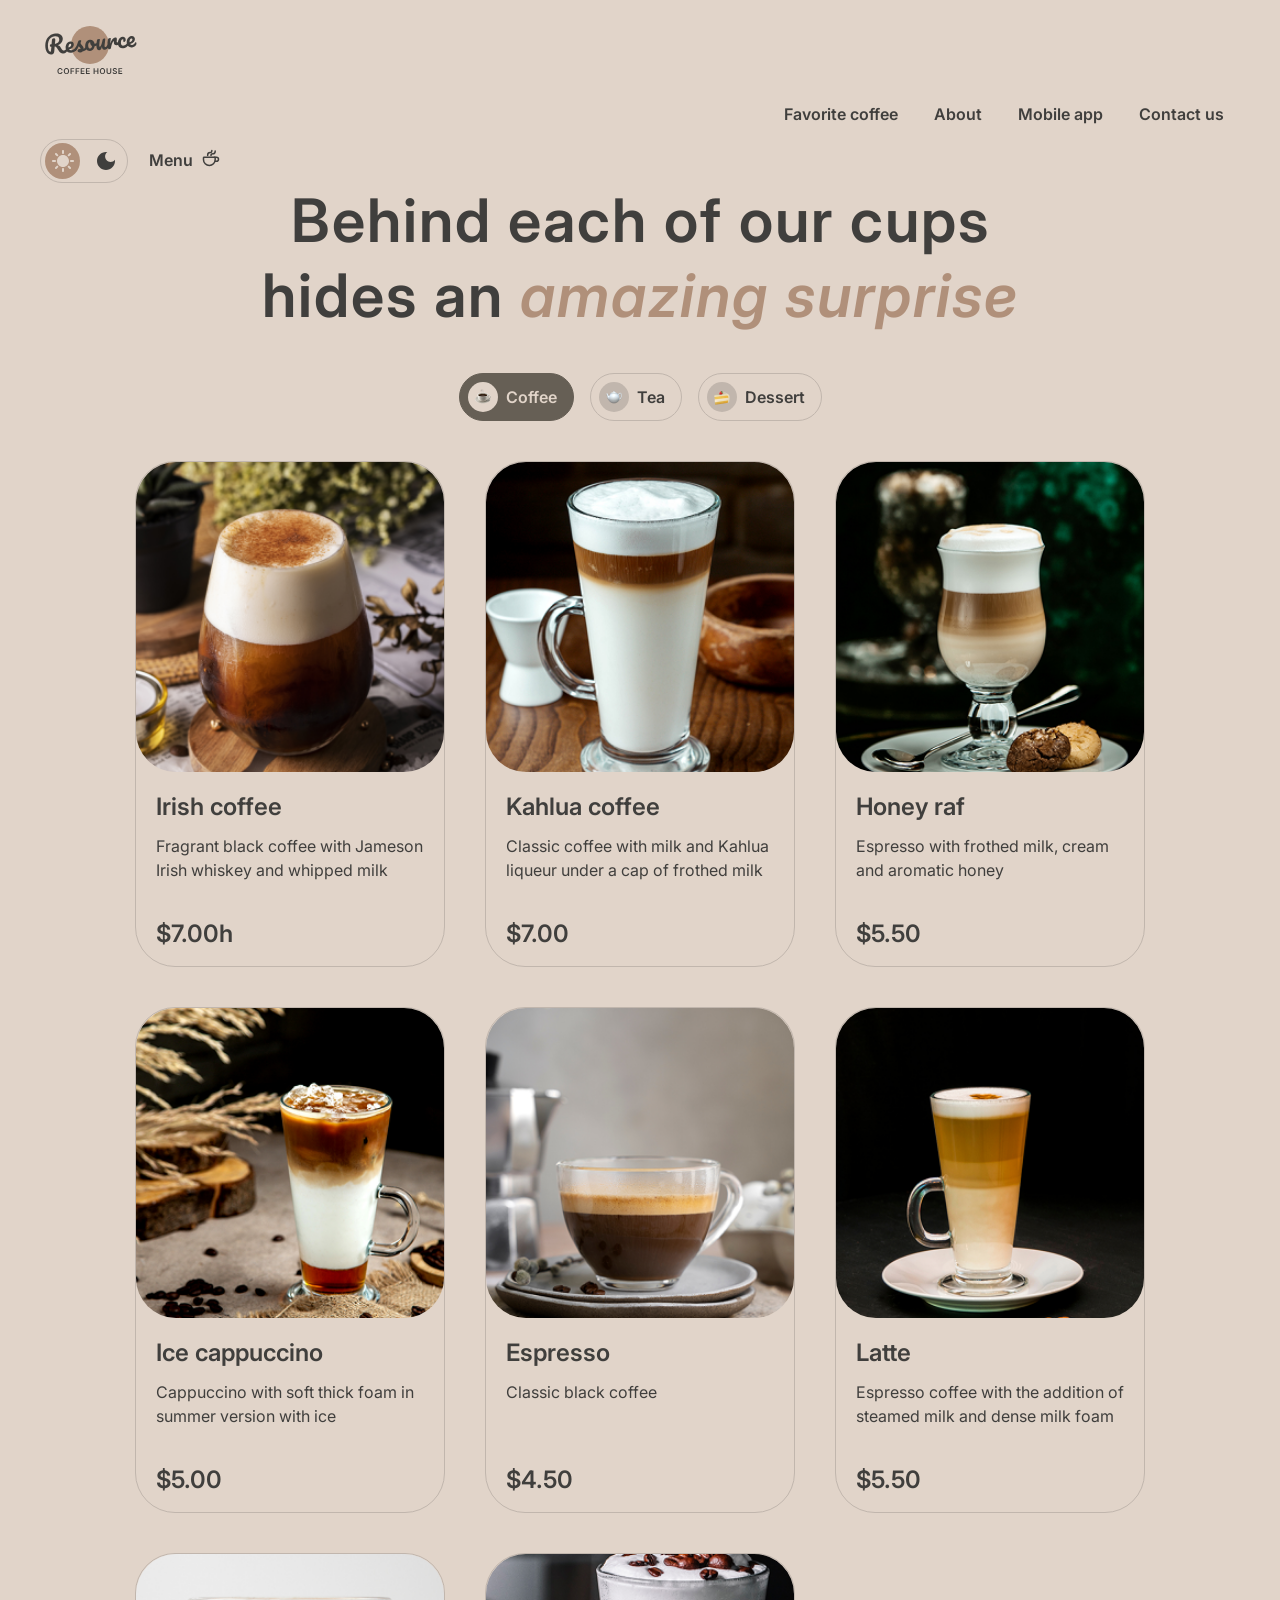
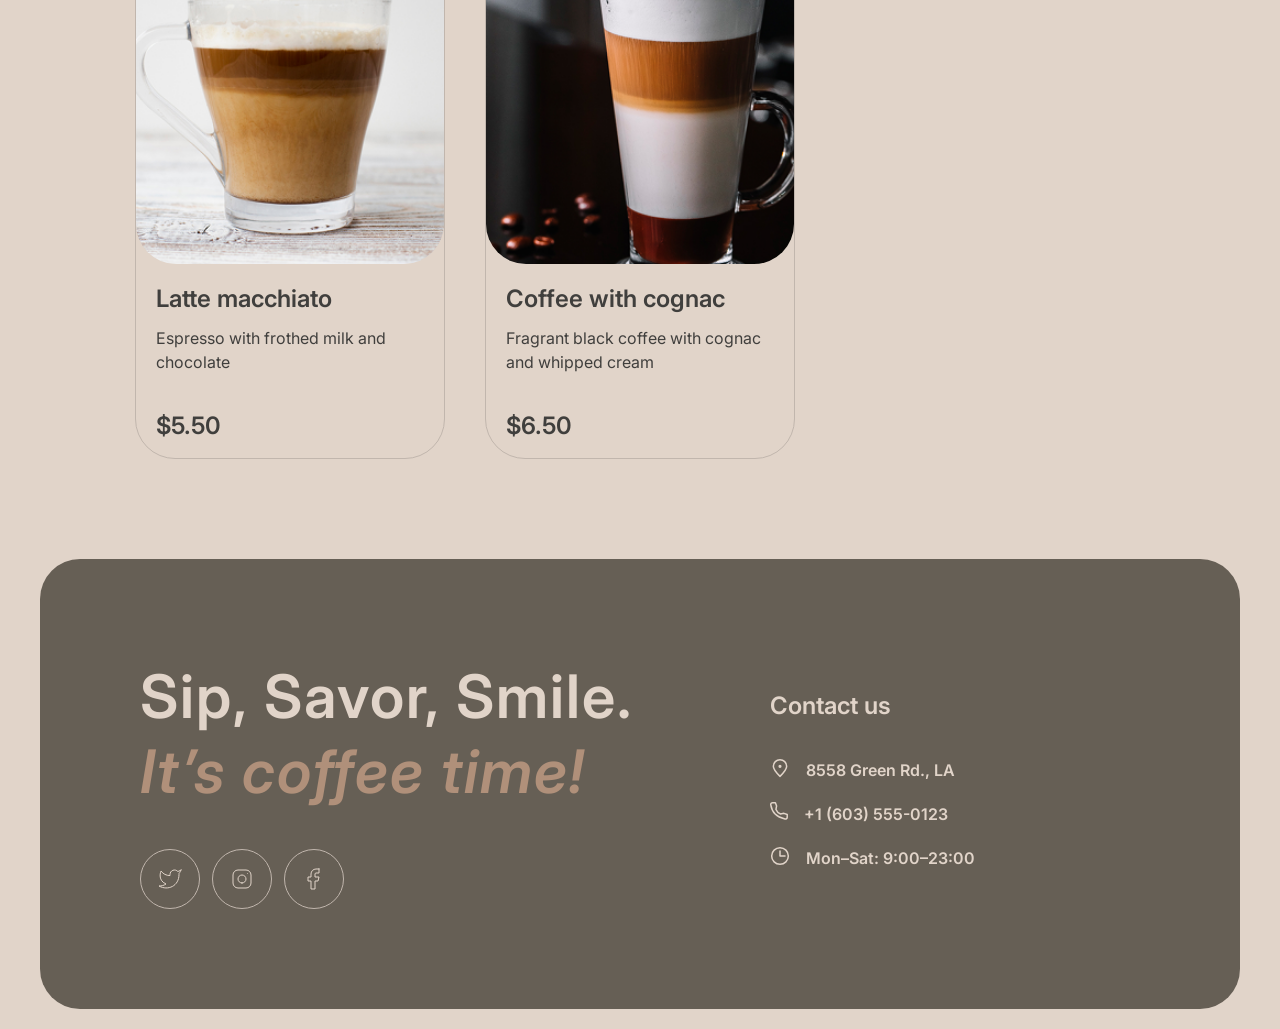
==== commit 86f070ba: "feat: add create menu item function" ====
--- a/menu.html
+++ b/menu.html
@@ -1,15 +1,15 @@
 <!doctype html>
 <html lang="en" data-theme="light">
   <head>
-    <meta charset="UTF-8">
-    <meta name="viewport" content="width=device-width, initial-scale=1.0">
-    <link rel="icon" href="./favicon.ico" type="image/x-icon">
-    <link rel="stylesheet" href="./style.css">
-    <link rel="preconnect" href="https://fonts.googleapis.com">
-    <link rel="preconnect" href="https://fonts.gstatic.com" crossorigin>
+    <meta charset="UTF-8" />
+    <meta name="viewport" content="width=device-width, initial-scale=1.0" />
+    <link rel="icon" href="./favicon.ico" type="image/x-icon" />
+    <link rel="stylesheet" href="./style.css" />
+    <link rel="preconnect" href="https://fonts.googleapis.com" />
+    <link rel="preconnect" href="https://fonts.gstatic.com" crossorigin />
     <link
       href="https://fonts.googleapis.com/css2?family=Inter:ital,opsz,wght@0,14..32,100..900;1,14..32,100..900&family=Manrope:wght@200..800&display=swap"
-      rel="stylesheet">
+      rel="stylesheet" />
     <title>Coffee house</title>
   </head>
   <body>
@@ -183,7 +183,7 @@
                 stroke-linejoin="round" />
             </svg>
           </a>
-            <div class="burger">
+          <div class="burger">
             <span class="burger-line"></span>
             <span class="burger-line"></span>
           </div>
@@ -516,6 +516,6 @@
         </div>
       </footer>
     </div>
-    <script src="index.js"></script>
+    <script src="index.js" type="module"></script>
   </body>
 </html>
--- a/style.css
+++ b/style.css
@@ -59,17 +59,18 @@
   font-size: 16px;
   line-height: 150%;
   color: var(--text-primary);
+  overflow-x: hidden;
 }
 li {
   list-style: none;
 }
 .container {
   width: 100%;
-  max-width: 1440px;  
+  max-width: 1440px;
   margin: 0 auto;
   padding: 20px 40px;
 }
-.header {
+.header-container {
   display: flex;
   gap: 40px;
   align-items: center;
@@ -167,11 +168,52 @@
   width: 44px;
   height: 44px;
 }
+
 .burger-line {
   width: 18px;
   height: 2px;
   background-color: var(--text-primary);
 }
+
+.burger-menu {
+  display: flex;
+  flex-direction: column;
+  gap: 100px;
+  width: 100%;
+  height: 100vh;
+  display: flex;
+  align-items: center;
+  justify-content: center;
+  position: fixed;
+  overflow: hidden;
+  right: -100%;
+  transition: all 1s;
+  background: var(--background-page);
+  z-index: 10;
+}
+
+.burger-menu.active {
+  right: 0;
+}
+.burger-menu-list {
+  display: flex;
+  flex-direction: column;
+  align-items: center;
+  gap: 60px;
+}
+.burger-link {
+  font-size: 32px;
+  line-height: 125%;
+  text-align: center;
+  color: var(--text-primary);
+  text-decoration: none;
+}
+
+.butger-menu-link {
+  display: flex;
+  gap: 16px;
+}
+
 .main {
   display: flex;
   flex-direction: column;
@@ -622,7 +664,7 @@
   .card-2,
   .card-3 {
     display: none;
-  } 
+  }
 }
 
 @media (max-width: 1144px) {
@@ -633,6 +675,10 @@
   .burger {
     display: flex;
   }
+  .burger-menu.active {
+    right: 0;
+  }
+
   .hero-container {
     padding: 100px 60px;
   }
@@ -654,7 +700,7 @@
   .menu-item:nth-last-child(-n + 4) {
     display: none;
   }
-   .menu-button {
+  .menu-button {
     display: flex;
   }
 }
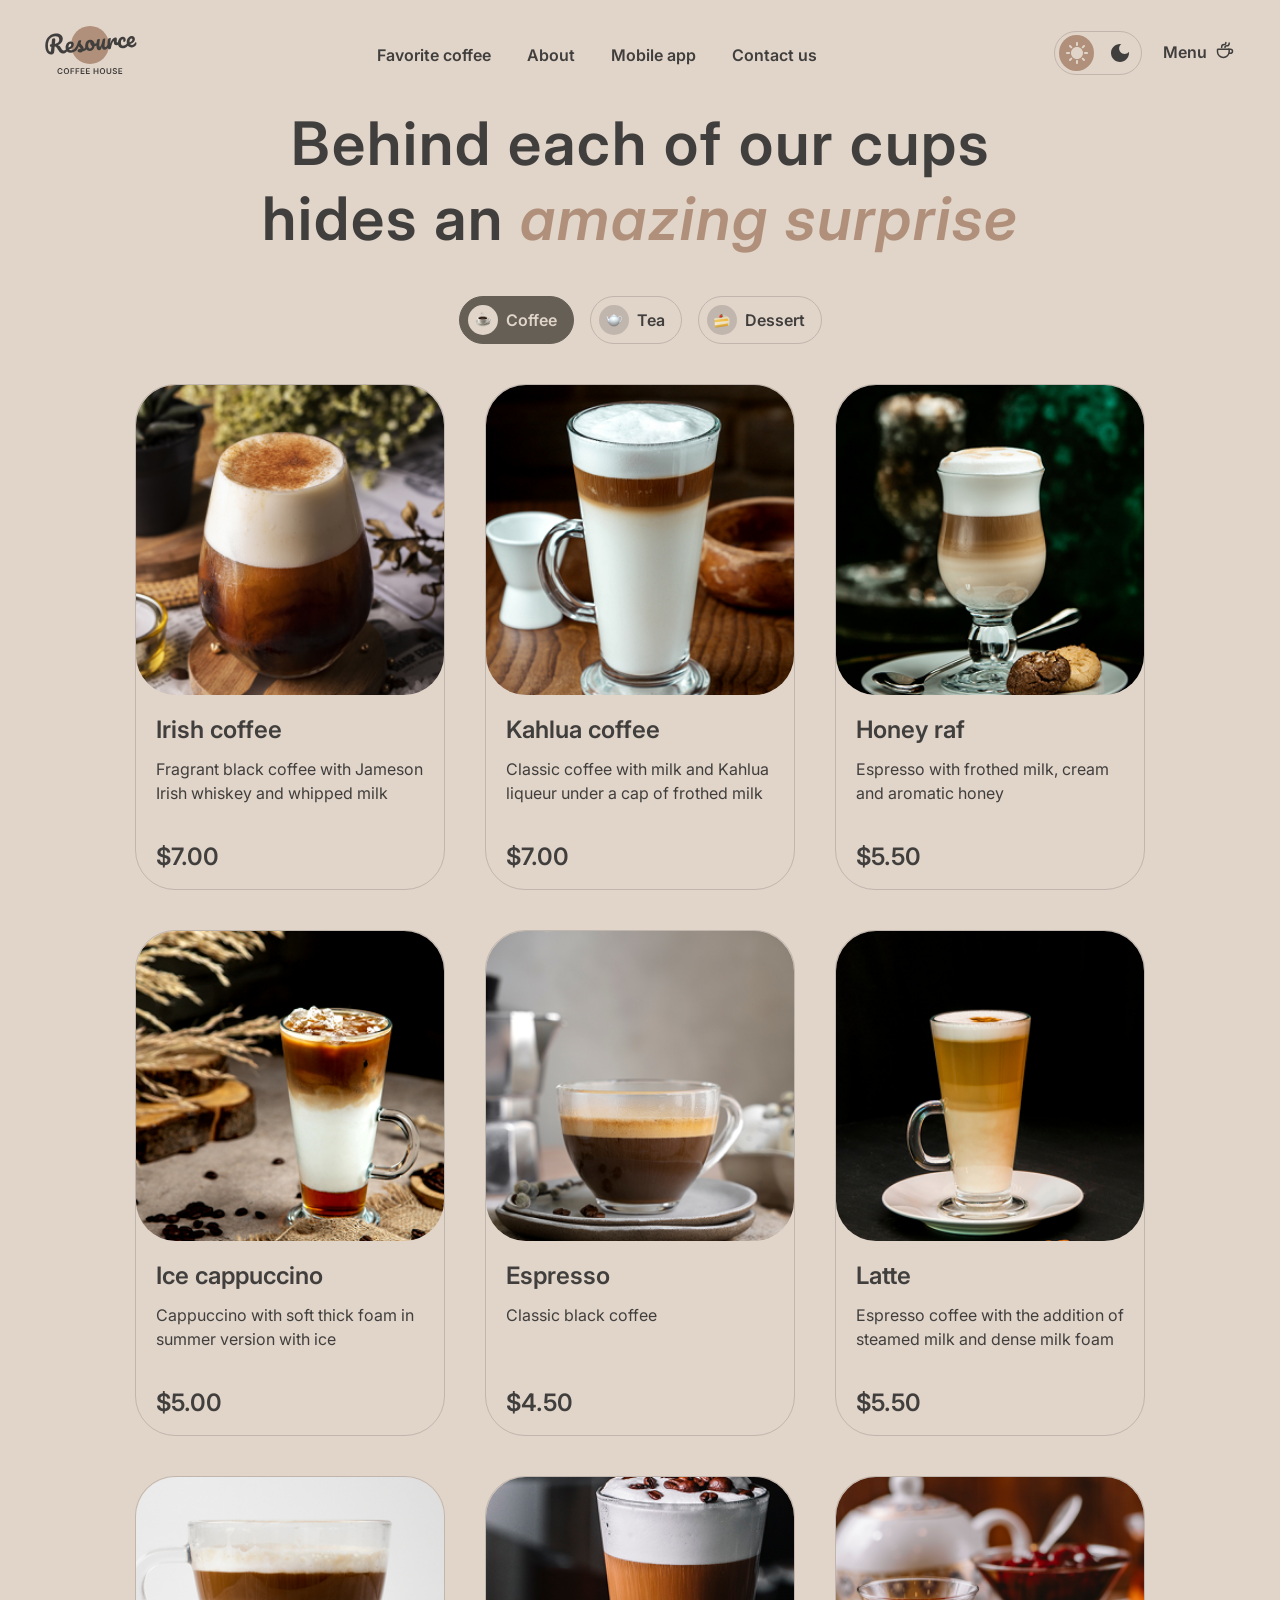
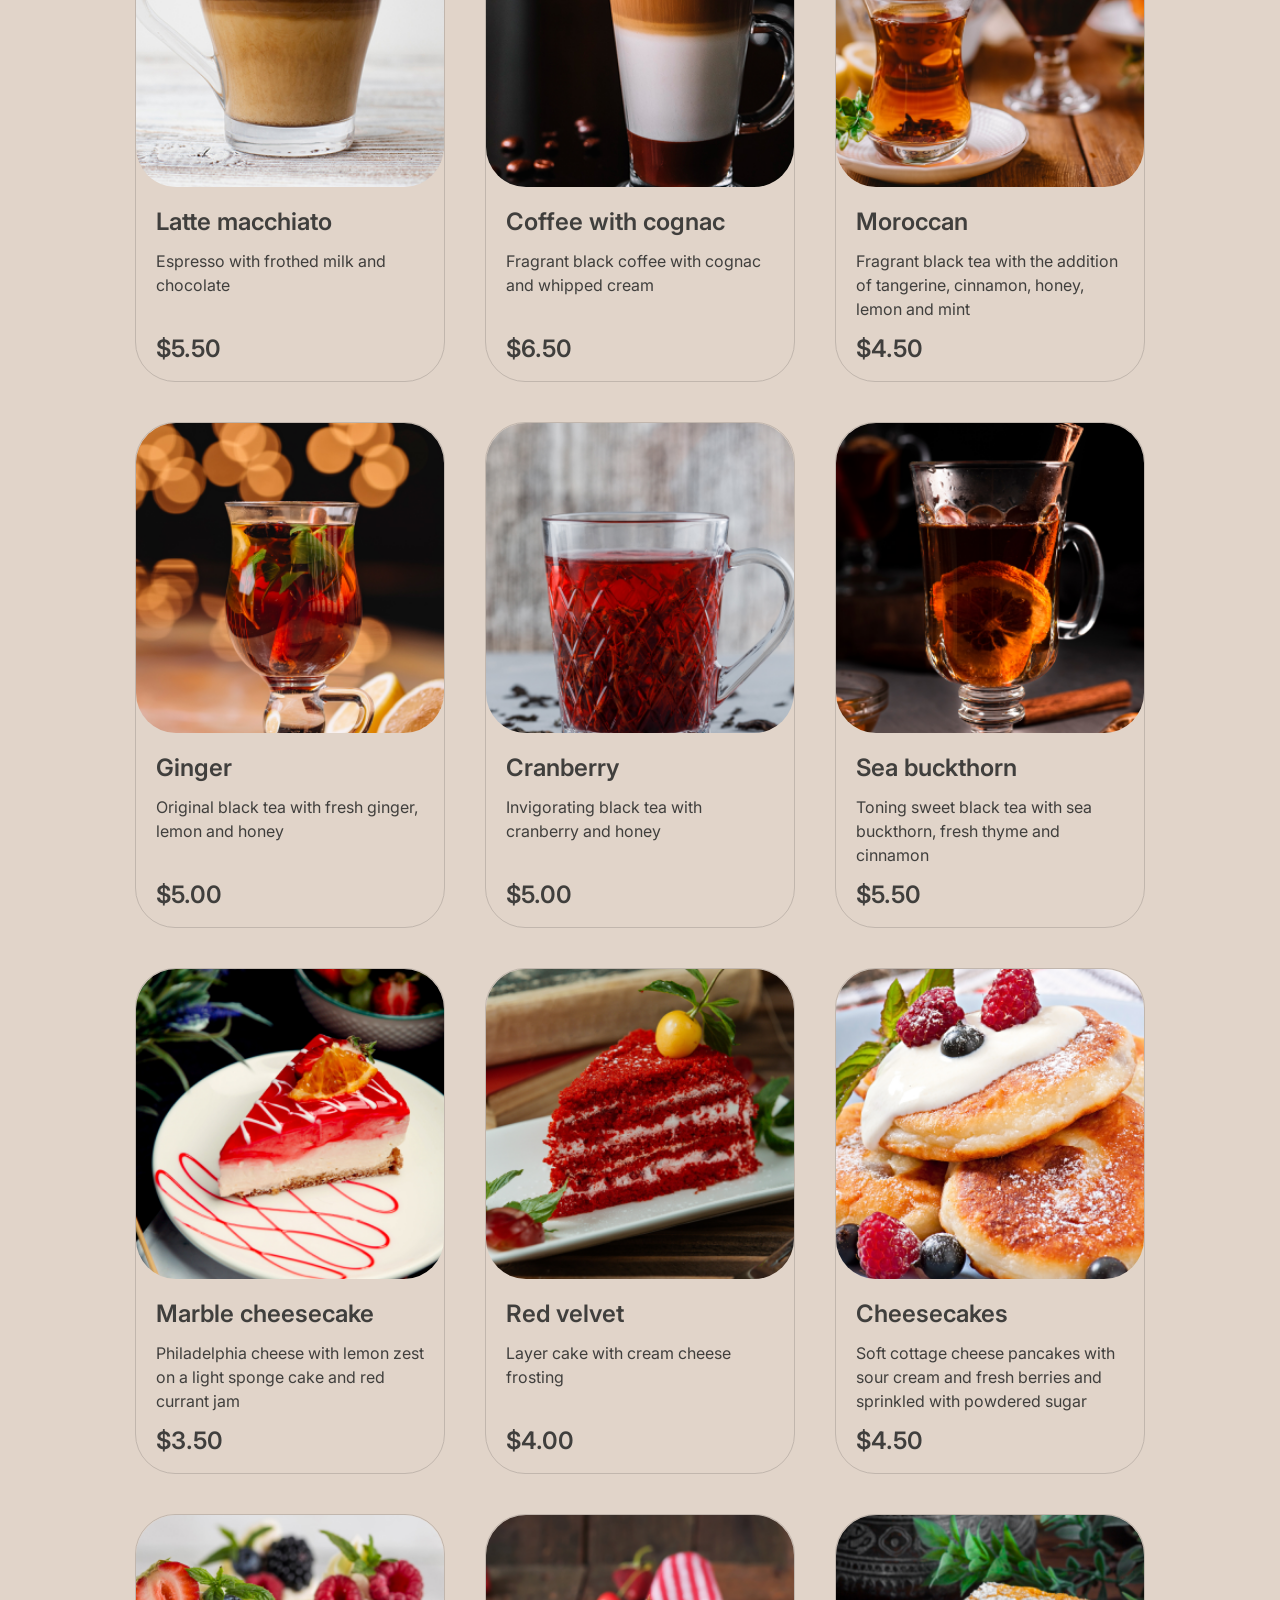
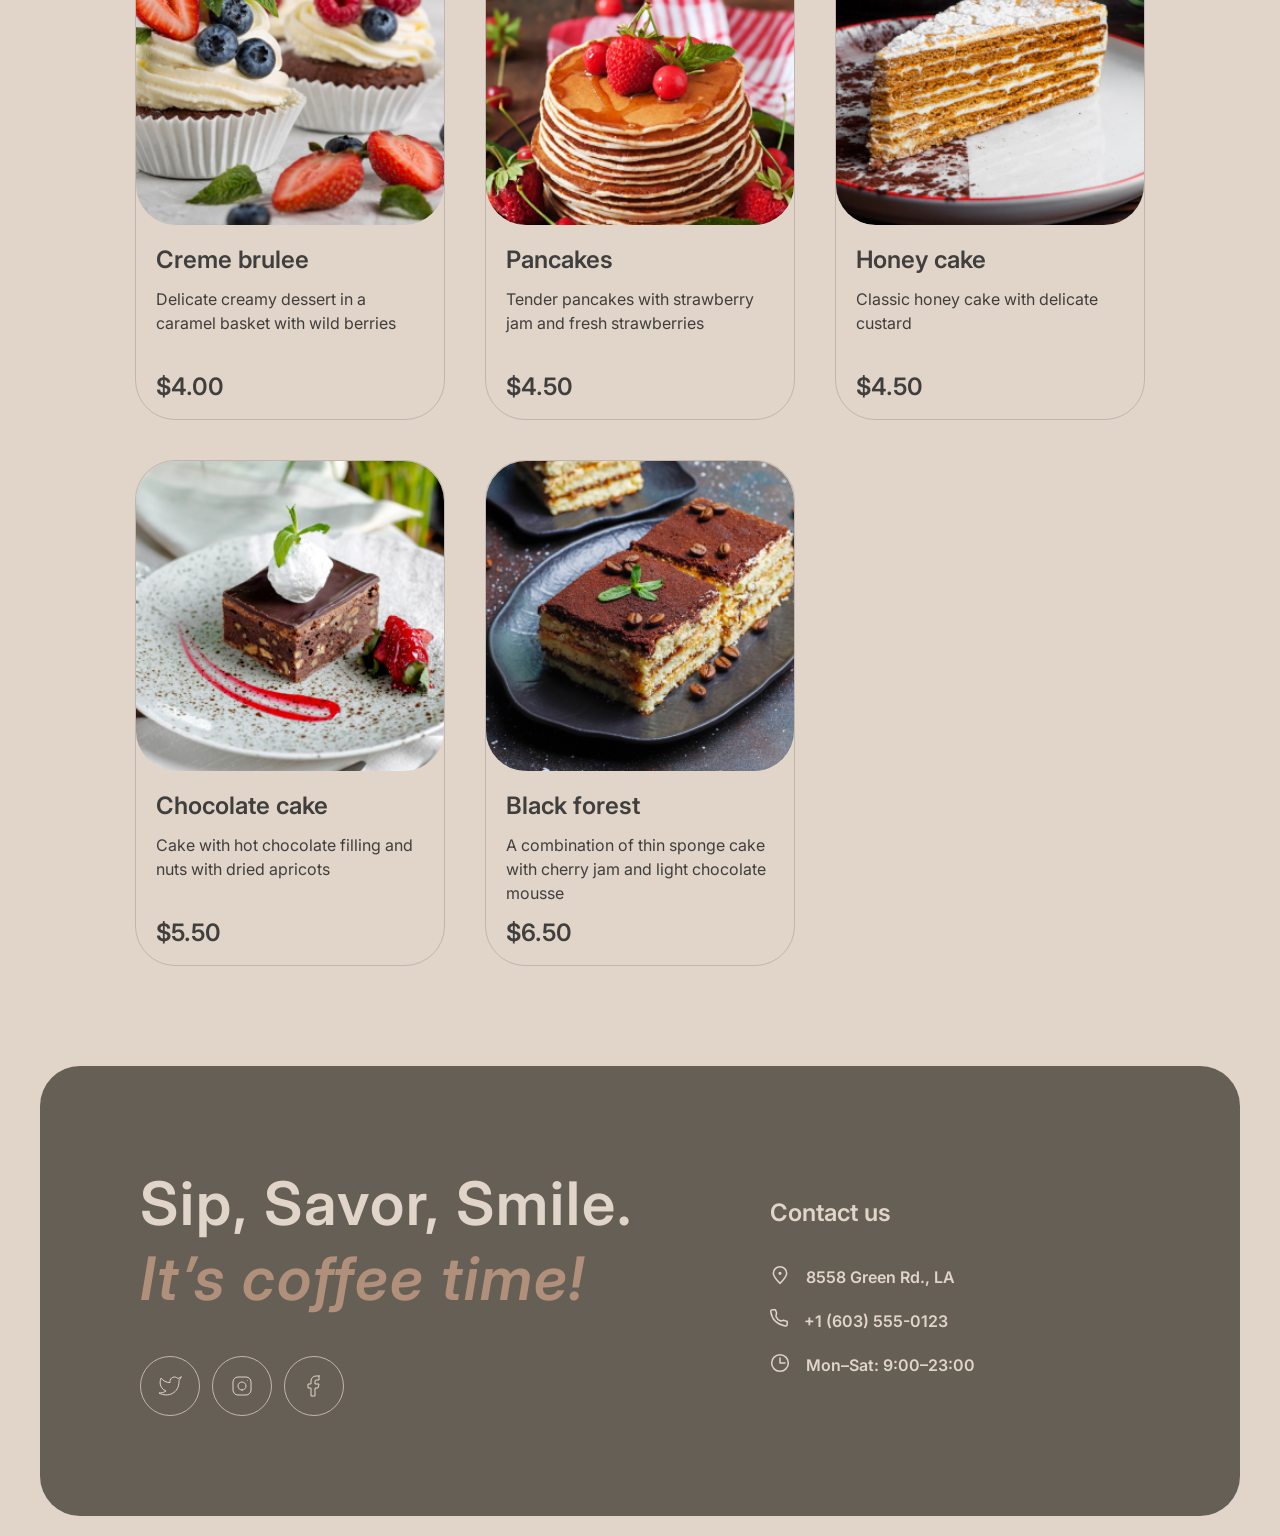
==== commit ea574129: "feat: generate all menu items" ====
--- a/menu.html
+++ b/menu.html
@@ -15,145 +15,202 @@
   <body>
     <div class="container">
       <header class="header">
-        <a class="logo" href="./index.html">
-          <svg
-            width="100"
-            height="60"
-            viewBox="0 0 100 60"
-            fill="none"
-            xmlns="http://www.w3.org/2000/svg">
-            <path
-              d="M69 25C69 35.4934 60.4934 44 50 44C39.5066 44 31 35.4934 31 25C31 14.5066 39.5066 6 50 6C60.4934 6 69 14.5066 69 25Z"
-              fill="#B0907A" />
-            <path
-              class="logo-text"
-              d="M95.6784 22.2913C95.8856 22.2732 96.0534 22.3548 96.1817 22.5364C96.326 22.7165 96.4127 22.9739 96.442 23.3086C96.4922 23.8824 96.4 24.3884 96.1652 24.8265C95.7789 25.5509 95.2359 26.1365 94.5362 26.5832C93.8524 27.0285 93.0084 27.295 92.0042 27.3829C90.4741 27.5168 89.2469 27.1664 88.3226 26.3318C87.3969 25.4812 86.8658 24.2749 86.7291 22.7129C86.6329 21.6131 86.7748 20.5727 87.1547 19.5919C87.5333 18.5951 88.1046 17.7822 88.8687 17.1532C89.6487 16.5229 90.5568 16.1623 91.5928 16.0717C92.5173 15.9908 93.2829 16.2049 93.8895 16.714C94.4948 17.2071 94.8386 17.9239 94.9209 18.8643C95.0171 19.9641 94.7016 20.9473 93.9743 21.814C93.2617 22.6633 91.9772 23.4021 90.1208 24.0303C90.5675 24.73 91.2451 25.0401 92.1537 24.9606C92.8072 24.9035 93.3279 24.7053 93.7158 24.3662C94.1197 24.0257 94.5692 23.4725 95.0643 22.7064C95.2346 22.4506 95.4393 22.3122 95.6784 22.2913ZM91.3914 18.4503C90.8016 18.5019 90.3295 18.8885 89.9751 19.6102C89.6365 20.3304 89.5098 21.1767 89.5949 22.149L89.5991 22.1968C90.5199 21.8914 91.2318 21.4918 91.7347 20.9981C92.2376 20.5044 92.4632 19.9626 92.4117 19.3729C92.3852 19.0701 92.2766 18.8386 92.0859 18.6786C91.9098 18.5013 91.6783 18.4252 91.3914 18.4503Z"
-              fill="#403F3D" />
-            <path
-              class="logo-text"
-              d="M83.2976 28.1446C81.7356 28.2813 80.4779 27.9497 79.5245 27.1497C78.5857 26.3324 78.0529 25.1985 77.926 23.7481C77.813 22.457 77.969 21.303 78.394 20.2861C78.819 19.2692 79.4149 18.4622 80.1818 17.8651C80.9487 17.268 81.7784 16.9304 82.671 16.8523C83.5477 16.7756 84.2481 16.9793 84.7723 17.4635C85.311 17.9303 85.6159 18.5702 85.6871 19.383C85.7456 20.0525 85.6437 20.6316 85.3813 21.1203C85.1348 21.6076 84.7725 21.8722 84.2944 21.9141C83.9915 21.9406 83.7382 21.8904 83.5344 21.7637C83.3465 21.6356 83.2414 21.444 83.2191 21.189C83.2093 21.0774 83.2141 20.9485 83.2334 20.8023C83.2527 20.6561 83.2676 20.5504 83.278 20.4852C83.3367 20.2392 83.357 20.0125 83.3389 19.8053C83.3208 19.5981 83.2511 19.4436 83.1297 19.3418C83.0243 19.2386 82.876 19.1953 82.6847 19.2121C82.3181 19.2441 81.9901 19.4415 81.7006 19.8041C81.4097 20.1508 81.193 20.6114 81.0506 21.186C80.9081 21.7606 80.8661 22.3826 80.9247 23.0521C81.0865 24.901 81.9723 25.7551 83.5821 25.6142C84.2356 25.557 84.9181 25.2805 85.6296 24.7846C86.3556 24.2714 87.0469 23.5444 87.7034 22.6036C87.8752 22.3637 88.0806 22.2333 88.3197 22.2124C88.5269 22.1942 88.6946 22.2759 88.8229 22.4574C88.9672 22.6375 89.054 22.895 89.0832 23.2297C89.1362 23.8354 89.028 24.3427 88.7587 24.7518C88.0904 25.7418 87.2526 26.5378 86.2452 27.1399C85.2524 27.7247 84.2699 28.0596 83.2976 28.1446Z"
-              fill="#403F3D" />
-            <path
-              class="logo-text"
-              d="M69.549 29.3476C68.9433 29.4006 68.485 29.1195 68.1742 28.5042C67.8794 27.8876 67.6706 26.8779 67.5479 25.4753C67.3666 23.4032 67.4892 21.4089 67.9158 19.4924C68.0188 19.0177 68.2207 18.6627 68.5213 18.4276C68.8365 18.1752 69.289 18.0232 69.8787 17.9716C70.1975 17.9437 70.4242 17.964 70.5586 18.0326C70.6931 18.1011 70.7701 18.2469 70.7897 18.4701C70.812 18.7251 70.7426 19.3094 70.5816 20.2229C70.478 20.8744 70.3993 21.4434 70.3455 21.93C70.2917 22.4165 70.2636 23.0132 70.2612 23.7201C70.6673 22.3033 71.1594 21.136 71.7376 20.2181C72.3158 19.3002 72.8997 18.6308 73.4892 18.2098C74.0947 17.7874 74.6605 17.5532 75.1865 17.5072C76.2225 17.4166 76.7858 17.8893 76.8765 18.9253C76.8946 19.1325 76.8668 19.6409 76.7931 20.4504C76.7214 21.0991 76.6925 21.5032 76.7064 21.6626C76.7552 22.2204 76.9789 22.4819 77.3773 22.4471C77.8236 22.408 78.3668 22.0072 79.0067 21.2445C79.1958 21.0191 79.4019 20.8967 79.6251 20.8772C79.8323 20.8591 80 20.9408 80.1283 21.1223C80.2712 21.2864 80.3559 21.5199 80.3824 21.8228C80.434 22.4125 80.315 22.8887 80.0255 23.2513C79.6197 23.7526 79.1285 24.1971 78.5521 24.5848C77.9903 24.9552 77.3746 25.1697 76.7052 25.2282C75.8604 25.3021 75.196 25.1434 74.7121 24.7521C74.2441 24.3594 73.978 23.7965 73.9139 23.0633C73.8929 22.8242 73.8959 22.583 73.9228 22.3397C73.9268 22.0182 73.9239 21.8016 73.9142 21.69C73.8919 21.435 73.793 21.3151 73.6177 21.3305C73.3786 21.3514 73.0836 21.6503 72.7325 22.2271C72.396 22.7865 72.0748 23.5213 71.7689 24.4314C71.4631 25.3415 71.2332 26.2932 71.0791 27.2864C70.9694 28.0509 70.8068 28.5791 70.5914 28.8709C70.3906 29.1455 70.0431 29.3044 69.549 29.3476Z"
-              fill="#403F3D" />
-            <path
-              class="logo-text"
-              d="M59.2462 30.2488C58.5289 30.3116 57.9106 30.0364 57.3912 29.4233C56.8863 28.7929 56.5906 27.9836 56.5042 26.9954C56.3996 25.8 56.3838 24.7012 56.4567 23.699C56.5282 22.6809 56.6985 21.5979 56.9675 20.4501C57.085 19.958 57.2782 19.5958 57.547 19.3635C57.8157 19.1312 58.2609 18.9878 58.8826 18.9334C59.2332 18.9028 59.4772 18.9376 59.6145 19.038C59.7677 19.1371 59.8541 19.2981 59.8736 19.5213C59.8847 19.6488 59.8347 20.0868 59.7235 20.8354C59.6157 21.4391 59.5349 21.9842 59.4811 22.4707C59.3088 24.1722 59.247 25.3019 59.2958 25.8598C59.3251 26.1945 59.3859 26.4301 59.4781 26.5666C59.569 26.6871 59.7021 26.7397 59.8774 26.7244C60.1165 26.7035 60.3904 26.4386 60.6993 25.9297C61.024 25.4195 61.3431 24.6608 61.6565 23.6536C61.9859 22.6451 62.2798 21.4148 62.5382 19.9627C62.6239 19.4734 62.7852 19.114 63.0221 18.8845C63.2749 18.6535 63.6643 18.5151 64.1903 18.4691C64.5569 18.437 64.8161 18.4625 64.9679 18.5456C65.1184 18.6127 65.204 18.7658 65.2249 19.0049C65.2598 19.4034 65.1561 20.5127 64.9138 22.3327C64.646 24.412 64.533 25.6907 64.5748 26.1688C64.6013 26.4717 64.686 26.7052 64.8289 26.8694C64.9703 27.0176 65.1447 27.0827 65.3519 27.0645C65.6706 27.0366 66.0285 26.8126 66.4254 26.3924C66.8368 25.9549 67.3708 25.2657 68.0273 24.3249C68.199 24.0851 68.4044 23.9547 68.6435 23.9337C68.8507 23.9156 69.0185 23.9973 69.1468 24.1788C69.291 24.3589 69.3778 24.6163 69.4071 24.9511C69.4629 25.5886 69.3547 26.096 69.0825 26.4731C68.471 27.3779 67.7905 28.1361 67.041 28.7477C66.3074 29.358 65.4385 29.707 64.4343 29.7949C63.6693 29.8618 63.0776 29.6165 62.6594 29.0588C62.2572 28.4997 62.0093 27.6862 61.9159 26.6183C61.7398 27.7259 61.4065 28.5982 60.9162 29.2354C60.4245 29.8566 59.8678 30.1944 59.2462 30.2488Z"
-              fill="#403F3D" />
-            <path
-              class="logo-text"
-              d="M57.5606 22.8796C57.7678 22.8614 57.9362 22.9511 58.0659 23.1485C58.1956 23.346 58.2744 23.6041 58.3023 23.9229C58.3692 24.688 58.1779 25.1625 57.7282 25.3463C56.8011 25.7647 55.7659 26.048 54.6225 26.1963C54.4367 27.5616 53.9332 28.6898 53.1117 29.5808C52.2888 30.4559 51.3115 30.9429 50.1799 31.0419C49.2235 31.1256 48.3824 30.9663 47.6566 30.564C46.9467 30.1603 46.383 29.5913 45.9654 28.8569C45.5478 28.1225 45.3 27.309 45.2219 26.4164C45.1159 25.205 45.2529 24.1089 45.6328 23.1281C46.0114 22.1313 46.5841 21.3343 47.351 20.7372C48.1165 20.1242 48.9933 19.7744 49.9816 19.688C51.1929 19.582 52.2022 19.9193 53.0093 20.6999C53.8309 21.4632 54.3592 22.453 54.5941 23.6691C55.339 23.5558 56.2177 23.3183 57.23 22.9567C57.3547 22.9136 57.4649 22.8879 57.5606 22.8796ZM50.1494 28.4908C50.6595 28.4462 51.0797 28.2007 51.41 27.7542C51.7563 27.3063 51.959 26.6863 52.0182 25.8941C51.4948 25.6026 51.0739 25.1977 50.7555 24.6795C50.4531 24.1599 50.2754 23.5972 50.2224 22.9916C50.2001 22.7365 50.2017 22.4794 50.2272 22.2202L50.1076 22.2307C49.4701 22.2864 48.9633 22.644 48.5873 23.3032C48.2259 23.9452 48.094 24.824 48.1916 25.9398C48.2683 26.8164 48.4942 27.4712 48.8694 27.9042C49.2605 28.3357 49.6872 28.5313 50.1494 28.4908Z"
-              fill="#403F3D" />
-            <path
-              class="logo-text"
-              d="M40.3103 32.4354C39.4815 32.508 38.8272 32.3725 38.3474 32.029C37.8836 31.6841 37.6307 31.2726 37.5889 30.7944C37.5527 30.38 37.6727 30.0081 37.9491 29.6787C38.2254 29.3494 38.6584 29.1589 39.2482 29.1073C39.4554 29.0892 39.6966 29.0922 39.9717 29.1163C40.2614 29.1231 40.4787 29.1282 40.6235 29.1316C40.5713 28.7185 40.4415 28.3364 40.2341 27.9851C40.0427 27.6325 39.8048 27.3 39.5205 26.9876C39.2348 26.6592 38.9692 26.3773 38.7237 26.1418C38.3119 27.1254 37.8861 27.9497 37.4464 28.6145C37.0226 29.278 36.5482 29.9137 36.0232 30.5218C35.7614 30.8338 35.4711 31.0038 35.1523 31.0316C34.8973 31.054 34.6824 30.9844 34.5077 30.823C34.3316 30.6457 34.2316 30.4216 34.2079 30.1506C34.1801 29.8318 34.2658 29.5272 34.4653 29.2367L34.7426 28.827C35.5244 27.6664 36.1078 26.7159 36.4928 25.9756C36.7233 25.4896 36.9884 24.8481 37.288 24.0509C37.5863 23.2379 37.8745 22.4016 38.1527 21.542C38.3942 20.8142 38.9931 20.4085 39.9494 20.3248C40.3957 20.2858 40.71 20.2984 40.8923 20.3628C41.0746 20.4271 41.1734 20.547 41.1888 20.7223C41.1971 20.8179 41.1785 20.9722 41.1329 21.1849C41.0873 21.3977 41.0177 21.6126 40.9243 21.8296C40.6876 22.4285 40.5867 22.9272 40.6215 23.3257C40.6424 23.5647 40.7451 23.8208 40.9296 24.0937C41.1301 24.3653 41.4244 24.7009 41.8127 25.1006C42.3814 25.7254 42.8141 26.2657 43.111 26.7216C43.4224 27.1601 43.6025 27.6583 43.6513 28.2162C43.6652 28.3756 43.6688 28.6001 43.662 28.8898C44.4166 28.5187 45.2626 27.6335 46.2003 26.2345C46.372 25.9946 46.5774 25.8642 46.8165 25.8433C47.0237 25.8252 47.1915 25.9069 47.3198 26.0884C47.464 26.2685 47.5508 26.5259 47.5801 26.8606C47.6331 27.4663 47.5249 27.9737 47.2555 28.3827C46.545 29.4407 45.8392 30.185 45.1381 30.6158C44.4515 31.0292 43.5756 31.2985 42.5105 31.4238C41.9204 32.0215 41.187 32.3587 40.3103 32.4354Z"
-              fill="#403F3D" />
-            <path
-              class="logo-text"
-              d="M36.6161 26.7357C36.8233 26.7175 36.9911 26.7992 37.1194 26.9807C37.2636 27.1608 37.3504 27.4183 37.3797 27.753C37.4355 28.3905 37.3273 28.8979 37.0551 29.2751C36.5281 30.0439 35.7492 30.7786 34.7183 31.4791C33.7034 32.1782 32.5823 32.5815 31.355 32.6888C29.6814 32.8353 28.3426 32.4947 27.3386 31.667C26.3347 30.8394 25.7637 29.6365 25.6256 28.0586C25.5294 26.9588 25.6713 25.9185 26.0512 24.9376C26.4298 23.9408 27.0011 23.1279 27.7652 22.4989C28.5452 21.8686 29.4533 21.508 30.4893 21.4174C31.4138 21.3365 32.1793 21.5506 32.786 22.0597C33.3913 22.5528 33.7351 23.2696 33.8173 24.21C33.9136 25.3098 33.5981 26.293 32.8708 27.1597C32.1581 28.009 30.8816 28.7471 29.0412 29.3739C29.5039 30.0722 30.293 30.3726 31.4088 30.275C32.126 30.2122 32.9173 29.894 33.7826 29.3204C34.6625 28.7295 35.4016 27.9983 35.9999 27.1269C36.1716 26.887 36.377 26.7566 36.6161 26.7357ZM30.2878 23.796C29.6981 23.8476 29.226 24.2342 28.8715 24.9559C28.533 25.6761 28.4063 26.5224 28.4914 27.4947L28.4955 27.5425C29.4164 27.2371 30.1283 26.8375 30.6312 26.3438C31.1341 25.8501 31.3597 25.3083 31.3081 24.7186C31.2816 24.4158 31.1731 24.1843 30.9824 24.0243C30.8063 23.847 30.5747 23.7709 30.2878 23.796Z"
-              fill="#403F3D" />
-            <path
-              class="logo-text"
-              d="M27.6906 27.5167C27.8978 27.4986 28.0656 27.5803 28.1939 27.7618C28.3382 27.9419 28.4249 28.1993 28.4542 28.5341C28.5086 29.1557 28.4004 29.6631 28.1296 30.0561C27.4454 31.0476 26.7351 31.8324 25.9987 32.4108C25.261 32.9733 24.3581 33.3012 23.2902 33.3946C22.2541 33.4853 21.3451 33.2837 20.5631 32.79C19.797 32.2949 19.028 31.3985 18.256 30.1009C17.6351 29.063 17.151 28.3023 16.8035 27.8188C16.4547 27.3193 16.119 26.9712 15.7967 26.7745C15.4903 26.5765 15.1198 26.4724 14.6852 26.4622C14.6508 26.8025 14.5595 27.8705 14.4114 29.6663C14.3537 30.4744 14.3165 30.9675 14.3 31.1456C14.2256 32.1319 13.9724 32.9089 13.5402 33.4767C13.1067 34.0286 12.4038 34.3471 11.4315 34.4321C10.3636 34.5256 9.38799 34.2977 8.50477 33.7486C7.63609 33.1822 6.9298 32.3606 6.38589 31.2839C5.84059 30.1913 5.50518 28.9277 5.37968 27.4932C5.1454 24.8154 5.40544 22.4638 6.15978 20.4383C6.93006 18.4115 8.10738 16.8148 9.69174 15.6483C11.2906 14.4644 13.1899 13.7763 15.3895 13.5838C16.9196 13.45 18.223 13.5688 19.2994 13.9404C20.3759 14.312 21.1968 14.8826 21.762 15.6523C22.3432 16.4206 22.6784 17.3148 22.7676 18.3349C22.8457 19.2275 22.7073 20.1229 22.3522 21.0213C22.0117 21.9023 21.4476 22.7066 20.66 23.434C19.8724 24.1614 18.8869 24.7375 17.7034 25.1622C18.4866 25.3025 19.1057 25.5856 19.5605 26.0116C20.0154 26.4376 20.4891 27.0787 20.9816 27.9351C21.5115 28.8524 22.0112 29.5153 22.4806 29.924C22.966 30.3312 23.4955 30.5098 24.0693 30.4596C24.5794 30.4149 25.0509 30.205 25.4838 29.8299C25.9154 29.4388 26.4456 28.7981 27.0744 27.9079C27.2461 27.6681 27.4515 27.5377 27.6906 27.5167ZM11.3837 26.727C10.8418 26.7744 10.4561 26.6797 10.2266 26.4428C10.013 26.2045 9.89225 25.9259 9.86436 25.6071C9.8309 25.2246 9.92394 24.9113 10.1435 24.6672C10.379 24.4218 10.6562 24.2851 10.9749 24.2572L11.5727 24.2049C11.691 22.6206 11.8123 21.2528 11.9364 20.1016C12.053 19.0474 12.6771 18.4708 13.8088 18.3718C14.7173 18.2923 15.2071 18.659 15.2782 19.4719C15.2936 19.6473 15.2975 19.7835 15.2899 19.8805L14.9199 23.9121C15.7764 23.789 16.5393 23.5134 17.2085 23.0855C17.8937 22.6561 18.4149 22.0966 18.7722 21.4068C19.1454 20.7156 19.2957 19.9556 19.2232 19.1268C19.1353 18.1226 18.7236 17.3636 17.988 16.8498C17.2524 16.3359 16.2232 16.1369 14.9002 16.2526C13.3382 16.3893 12.0016 16.8997 10.8904 17.7839C9.79381 18.6508 8.98568 19.8779 8.46605 21.4653C7.94503 23.0366 7.78003 24.9142 7.97108 27.0978C8.06033 28.1179 8.24063 28.9855 8.51198 29.7006C8.78334 30.4157 9.08648 30.9432 9.42139 31.2834C9.75631 31.6235 10.0592 31.7817 10.3302 31.7579C10.5374 31.7398 10.6957 31.6216 10.8051 31.4032C10.9304 31.1834 11.0127 30.839 11.052 30.3698L11.3837 26.727Z"
-              fill="#403F3D" />
-            <path
-              class="logo-text"
-              d="M78.4023 54.0001V48.1819H82.1864V49.0654H79.4563V50.645H81.9904V51.5285H79.4563V53.1165H82.2092V54.0001H78.4023Z"
-              fill="#403F3D" />
-            <path
-              class="logo-text"
-              d="M75.9698 49.7813C75.9433 49.5332 75.8316 49.34 75.6346 49.2017C75.4395 49.0635 75.1857 48.9943 74.8732 48.9943C74.6535 48.9943 74.4651 49.0275 74.3079 49.0938C74.1507 49.1601 74.0304 49.25 73.9471 49.3637C73.8638 49.4773 73.8211 49.607 73.8192 49.7529C73.8192 49.8741 73.8467 49.9792 73.9016 50.0682C73.9585 50.1572 74.0352 50.233 74.1317 50.2955C74.2283 50.3561 74.3353 50.4072 74.4528 50.4489C74.5702 50.4906 74.6886 50.5256 74.8079 50.554L75.3533 50.6904C75.573 50.7415 75.7842 50.8106 75.9869 50.8977C76.1914 50.9849 76.3742 51.0947 76.5352 51.2273C76.698 51.3599 76.8268 51.5199 76.9215 51.7074C77.0162 51.8949 77.0636 52.1146 77.0636 52.3665C77.0636 52.7074 76.9764 53.0076 76.8022 53.2671C76.628 53.5246 76.3761 53.7263 76.0465 53.8722C75.7189 54.0161 75.3221 54.0881 74.8562 54.0881C74.4035 54.0881 74.0105 54.018 73.6772 53.8779C73.3458 53.7377 73.0863 53.5332 72.8988 53.2642C72.7132 52.9953 72.6128 52.6676 72.5977 52.2813H73.6346C73.6497 52.4839 73.7122 52.6525 73.8221 52.787C73.9319 52.9214 74.0749 53.0218 74.2511 53.0881C74.4291 53.1544 74.628 53.1875 74.8477 53.1875C75.0768 53.1875 75.2776 53.1534 75.4499 53.0852C75.6242 53.0152 75.7605 52.9186 75.859 52.7955C75.9575 52.6705 76.0077 52.5246 76.0096 52.358C76.0077 52.2065 75.9632 52.0815 75.8761 51.983C75.7889 51.8826 75.6668 51.7993 75.5096 51.733C75.3543 51.6648 75.1725 51.6042 74.9641 51.5512L74.3022 51.3807C73.823 51.2576 73.4442 51.071 73.1658 50.821C72.8893 50.5692 72.7511 50.2349 72.7511 49.8182C72.7511 49.4754 72.8439 49.1752 73.0295 48.9176C73.217 48.6601 73.4717 48.4602 73.7937 48.3182C74.1156 48.1743 74.4802 48.1023 74.8874 48.1023C75.3003 48.1023 75.6621 48.1743 75.9727 48.3182C76.2852 48.4602 76.5304 48.6582 76.7085 48.912C76.8865 49.1638 76.9783 49.4536 76.984 49.7813H75.9698Z"
-              fill="#403F3D" />
-            <path
-              class="logo-text"
-              d="M70.2086 48.1819H71.2626V51.983C71.2626 52.3997 71.1641 52.7662 70.9672 53.0825C70.7721 53.3987 70.4975 53.6459 70.1433 53.8239C69.7891 54.0001 69.3753 54.0881 68.9018 54.0881C68.4264 54.0881 68.0117 54.0001 67.6575 53.8239C67.3033 53.6459 67.0287 53.3987 66.8336 53.0825C66.6386 52.7662 66.541 52.3997 66.541 51.983V48.1819H67.595V51.895C67.595 52.1374 67.648 52.3533 67.7541 52.5427C67.862 52.7321 68.0136 52.8807 68.2086 52.9887C68.4037 53.0948 68.6348 53.1478 68.9018 53.1478C69.1689 53.1478 69.3999 53.0948 69.595 52.9887C69.792 52.8807 69.9435 52.7321 70.0495 52.5427C70.1556 52.3533 70.2086 52.1374 70.2086 51.895V48.1819Z"
-              fill="#403F3D" />
-            <path
-              class="logo-text"
-              d="M65.1435 51.0909C65.1435 51.7178 65.026 52.2548 64.7912 52.7017C64.5582 53.1468 64.2401 53.4877 63.8366 53.7245C63.4351 53.9612 62.9796 54.0796 62.4702 54.0796C61.9607 54.0796 61.5043 53.9612 61.1009 53.7245C60.6993 53.4858 60.3812 53.144 60.1463 52.6989C59.9134 52.2519 59.7969 51.7159 59.7969 51.0909C59.7969 50.464 59.9134 49.9281 60.1463 49.483C60.3812 49.036 60.6993 48.6942 61.1009 48.4574C61.5043 48.2207 61.9607 48.1023 62.4702 48.1023C62.9796 48.1023 63.4351 48.2207 63.8366 48.4574C64.2401 48.6942 64.5582 49.036 64.7912 49.483C65.026 49.9281 65.1435 50.464 65.1435 51.0909ZM64.0838 51.0909C64.0838 50.6496 64.0147 50.2775 63.8764 49.9745C63.7401 49.6695 63.5507 49.4394 63.3082 49.2841C63.0658 49.1269 62.7865 49.0483 62.4702 49.0483C62.1539 49.0483 61.8745 49.1269 61.6321 49.2841C61.3897 49.4394 61.1993 49.6695 61.0611 49.9745C60.9247 50.2775 60.8565 50.6496 60.8565 51.0909C60.8565 51.5322 60.9247 51.9053 61.0611 52.2102C61.1993 52.5133 61.3897 52.7434 61.6321 52.9006C61.8745 53.0559 62.1539 53.1335 62.4702 53.1335C62.7865 53.1335 63.0658 53.0559 63.3082 52.9006C63.5507 52.7434 63.7401 52.5133 63.8764 52.2102C64.0147 51.9053 64.0838 51.5322 64.0838 51.0909Z"
-              fill="#403F3D" />
-            <path
-              class="logo-text"
-              d="M53.5918 54.0001V48.1819H54.6458V50.645H57.3418V48.1819H58.3986V54.0001H57.3418V51.5285H54.6458V54.0001H53.5918Z"
-              fill="#403F3D" />
-            <path
-              class="logo-text"
-              d="M45.9492 54.0001V48.1819H49.7333V49.0654H47.0032V50.645H49.5373V51.5285H47.0032V53.1165H49.756V54.0001H45.9492Z"
-              fill="#403F3D" />
-            <path
-              class="logo-text"
-              d="M40.6895 54.0001V48.1819H44.4735V49.0654H41.7434V50.645H44.2775V51.5285H41.7434V53.1165H44.4963V54.0001H40.6895Z"
-              fill="#403F3D" />
-            <path
-              class="logo-text"
-              d="M35.6016 54.0001V48.1819H39.3288V49.0654H36.6555V50.645H39.0732V51.5285H36.6555V54.0001H35.6016Z"
-              fill="#403F3D" />
-            <path
-              class="logo-text"
-              d="M30.5137 54.0001V48.1819H34.2409V49.0654H31.5676V50.645H33.9853V51.5285H31.5676V54.0001H30.5137Z"
-              fill="#403F3D" />
-            <path
-              class="logo-text"
-              d="M29.1181 51.0909C29.1181 51.7178 29.0007 52.2548 28.7658 52.7017C28.5328 53.1468 28.2147 53.4877 27.8113 53.7245C27.4097 53.9612 26.9542 54.0796 26.4448 54.0796C25.9353 54.0796 25.4789 53.9612 25.0755 53.7245C24.6739 53.4858 24.3558 53.144 24.1209 52.6989C23.888 52.2519 23.7715 51.7159 23.7715 51.0909C23.7715 50.464 23.888 49.9281 24.1209 49.483C24.3558 49.036 24.6739 48.6942 25.0755 48.4574C25.4789 48.2207 25.9353 48.1023 26.4448 48.1023C26.9542 48.1023 27.4097 48.2207 27.8113 48.4574C28.2147 48.6942 28.5328 49.036 28.7658 49.483C29.0007 49.9281 29.1181 50.464 29.1181 51.0909ZM28.0584 51.0909C28.0584 50.6496 27.9893 50.2775 27.851 49.9745C27.7147 49.6695 27.5253 49.4394 27.2828 49.2841C27.0404 49.1269 26.7611 49.0483 26.4448 49.0483C26.1285 49.0483 25.8491 49.1269 25.6067 49.2841C25.3643 49.4394 25.1739 49.6695 25.0357 49.9745C24.8993 50.2775 24.8311 50.6496 24.8311 51.0909C24.8311 51.5322 24.8993 51.9053 25.0357 52.2102C25.1739 52.5133 25.3643 52.7434 25.6067 52.9006C25.8491 53.0559 26.1285 53.1335 26.4448 53.1335C26.7611 53.1335 27.0404 53.0559 27.2828 52.9006C27.5253 52.7434 27.7147 52.5133 27.851 52.2102C27.9893 51.9053 28.0584 51.5322 28.0584 51.0909Z"
-              fill="#403F3D" />
-            <path
-              class="logo-text"
-              d="M22.5536 50.1449H21.4911C21.4608 49.9707 21.4049 49.8163 21.3235 49.6818C21.2421 49.5455 21.1407 49.4299 21.0195 49.3352C20.8983 49.2406 20.7601 49.1695 20.6048 49.1222C20.4513 49.0729 20.2856 49.0483 20.1076 49.0483C19.7913 49.0483 19.511 49.1279 19.2667 49.287C19.0224 49.4442 18.8311 49.6752 18.6928 49.9801C18.5546 50.2832 18.4854 50.6534 18.4854 51.0909C18.4854 51.536 18.5546 51.911 18.6928 52.2159C18.833 52.519 19.0243 52.7481 19.2667 52.9034C19.511 53.0568 19.7904 53.1335 20.1048 53.1335C20.279 53.1335 20.4419 53.1108 20.5934 53.0654C20.7468 53.018 20.8841 52.9489 21.0053 52.858C21.1284 52.7671 21.2317 52.6553 21.315 52.5227C21.4002 52.3902 21.4589 52.2387 21.4911 52.0682L22.5536 52.0739C22.5138 52.3504 22.4277 52.6099 22.2951 52.8523C22.1644 53.0947 21.993 53.3087 21.7809 53.4943C21.5688 53.6781 21.3207 53.822 21.0366 53.9262C20.7525 54.0284 20.4371 54.0796 20.0906 54.0796C19.5792 54.0796 19.1228 53.9612 18.7212 53.7245C18.3197 53.4877 18.0034 53.1459 17.7724 52.6989C17.5413 52.2519 17.4258 51.7159 17.4258 51.0909C17.4258 50.464 17.5423 49.9281 17.7752 49.483C18.0082 49.036 18.3254 48.6942 18.7269 48.4574C19.1284 48.2207 19.583 48.1023 20.0906 48.1023C20.4144 48.1023 20.7156 48.1477 20.994 48.2387C21.2724 48.3296 21.5205 48.4631 21.7383 48.6392C21.9561 48.8135 22.1351 49.0275 22.2752 49.2813C22.4173 49.5332 22.5101 49.821 22.5536 50.1449Z"
-              fill="#403F3D" />
-          </svg>
-        </a>
-        <nav class="nav">
-          <ul class="nav-list">
-            <li class="nav-item">
-              <a href="./index.html#favorite" class="nav-link"
-                >Favorite coffee</a
-              >
-            </li>
-            <li class="nav-item">
-              <a href="./index.html#about" class="nav-link">About</a>
-            </li>
-            <li class="nav-item">
-              <a href="./index.html#mobile" class="nav-link">Mobile app</a>
-            </li>
-            <li class="nav-item">
-              <a href="#contact" class="nav-link">Contact us</a>
-            </li>
-          </ul>
-        </nav>
-        <div class="header-actions">
-          <div class="theme">
-            <div class="theme-icon theme-light active">
-              <svg
-                width="22"
-                height="22"
-                viewBox="0 0 22 22"
-                fill="none"
-                xmlns="http://www.w3.org/2000/svg">
-                <path
-                  d="M10 3V1C10 0.45 10.45 0 11 0C11.55 0 12 0.45 12 1V3C12 3.55 11.55 4 11 4C10.45 4 10 3.55 10 3ZM17.36 6.05L18.77 4.63C19.16 4.24 19.16 3.61 18.77 3.22C18.38 2.83 17.75 2.83 17.36 3.22L15.95 4.64C15.56 5.03 15.56 5.66 15.95 6.05C16.34 6.44 16.97 6.44 17.36 6.05ZM21 10H19C18.45 10 18 10.45 18 11C18 11.55 18.45 12 19 12H21C21.55 12 22 11.55 22 11C22 10.45 21.55 10 21 10ZM11 18C10.45 18 10 18.45 10 19V21C10 21.55 10.45 22 11 22C11.55 22 12 21.55 12 21V19C12 18.45 11.55 18 11 18ZM4.64 6.05L3.22 4.64C2.83 4.25 2.83 3.61 3.22 3.23C3.61 2.85 4.25 2.84 4.63 3.23L6.04 4.64C6.43 5.03 6.43 5.67 6.04 6.05C5.65 6.43 5.02 6.44 4.64 6.05ZM15.95 15.95C15.56 16.34 15.56 16.98 15.95 17.36L17.36 18.77C17.75 19.16 18.39 19.16 18.77 18.77C19.16 18.38 19.16 17.74 18.77 17.36L17.36 15.95C16.98 15.56 16.34 15.56 15.95 15.95ZM1 12H3C3.55 12 4 11.55 4 11C4 10.45 3.55 10 3 10H1C0.45 10 0 10.45 0 11C0 11.55 0.45 12 1 12ZM4.64 18.78L6.05 17.37C6.44 16.98 6.44 16.34 6.05 15.96C5.66 15.58 5.02 15.57 4.64 15.96L3.23 17.37C2.84 17.76 2.84 18.4 3.23 18.78C3.61 19.17 4.25 19.17 4.64 18.78ZM11 5C7.69 5 5 7.69 5 11C5 14.31 7.69 17 11 17C14.31 17 17 14.31 17 11C17 7.69 14.31 5 11 5Z"
-                  fill="#E1D4C9" />
-              </svg>
+        <div class="header-container">
+          <a class="logo" href="./index.html">
+            <svg
+              width="100"
+              height="60"
+              viewBox="0 0 100 60"
+              fill="none"
+              xmlns="http://www.w3.org/2000/svg">
+              <path
+                d="M69 25C69 35.4934 60.4934 44 50 44C39.5066 44 31 35.4934 31 25C31 14.5066 39.5066 6 50 6C60.4934 6 69 14.5066 69 25Z"
+                fill="#B0907A" />
+              <path
+                class="logo-text"
+                d="M95.6784 22.2913C95.8856 22.2732 96.0534 22.3548 96.1817 22.5364C96.326 22.7165 96.4127 22.9739 96.442 23.3086C96.4922 23.8824 96.4 24.3884 96.1652 24.8265C95.7789 25.5509 95.2359 26.1365 94.5362 26.5832C93.8524 27.0285 93.0084 27.295 92.0042 27.3829C90.4741 27.5168 89.2469 27.1664 88.3226 26.3318C87.3969 25.4812 86.8658 24.2749 86.7291 22.7129C86.6329 21.6131 86.7748 20.5727 87.1547 19.5919C87.5333 18.5951 88.1046 17.7822 88.8687 17.1532C89.6487 16.5229 90.5568 16.1623 91.5928 16.0717C92.5173 15.9908 93.2829 16.2049 93.8895 16.714C94.4948 17.2071 94.8386 17.9239 94.9209 18.8643C95.0171 19.9641 94.7016 20.9473 93.9743 21.814C93.2617 22.6633 91.9772 23.4021 90.1208 24.0303C90.5675 24.73 91.2451 25.0401 92.1537 24.9606C92.8072 24.9035 93.3279 24.7053 93.7158 24.3662C94.1197 24.0257 94.5692 23.4725 95.0643 22.7064C95.2346 22.4506 95.4393 22.3122 95.6784 22.2913ZM91.3914 18.4503C90.8016 18.5019 90.3295 18.8885 89.9751 19.6102C89.6365 20.3304 89.5098 21.1767 89.5949 22.149L89.5991 22.1968C90.5199 21.8914 91.2318 21.4918 91.7347 20.9981C92.2376 20.5044 92.4632 19.9626 92.4117 19.3729C92.3852 19.0701 92.2766 18.8386 92.0859 18.6786C91.9098 18.5013 91.6783 18.4252 91.3914 18.4503Z"
+                fill="#403F3D" />
+              <path
+                class="logo-text"
+                d="M83.2976 28.1446C81.7356 28.2813 80.4779 27.9497 79.5245 27.1497C78.5857 26.3324 78.0529 25.1985 77.926 23.7481C77.813 22.457 77.969 21.303 78.394 20.2861C78.819 19.2692 79.4149 18.4622 80.1818 17.8651C80.9487 17.268 81.7784 16.9304 82.671 16.8523C83.5477 16.7756 84.2481 16.9793 84.7723 17.4635C85.311 17.9303 85.6159 18.5702 85.6871 19.383C85.7456 20.0525 85.6437 20.6316 85.3813 21.1203C85.1348 21.6076 84.7725 21.8722 84.2944 21.9141C83.9915 21.9406 83.7382 21.8904 83.5344 21.7637C83.3465 21.6356 83.2414 21.444 83.2191 21.189C83.2093 21.0774 83.2141 20.9485 83.2334 20.8023C83.2527 20.6561 83.2676 20.5504 83.278 20.4852C83.3367 20.2392 83.357 20.0125 83.3389 19.8053C83.3208 19.5981 83.2511 19.4436 83.1297 19.3418C83.0243 19.2386 82.876 19.1953 82.6847 19.2121C82.3181 19.2441 81.9901 19.4415 81.7006 19.8041C81.4097 20.1508 81.193 20.6114 81.0506 21.186C80.9081 21.7606 80.8661 22.3826 80.9247 23.0521C81.0865 24.901 81.9723 25.7551 83.5821 25.6142C84.2356 25.557 84.9181 25.2805 85.6296 24.7846C86.3556 24.2714 87.0469 23.5444 87.7034 22.6036C87.8752 22.3637 88.0806 22.2333 88.3197 22.2124C88.5269 22.1942 88.6946 22.2759 88.8229 22.4574C88.9672 22.6375 89.054 22.895 89.0832 23.2297C89.1362 23.8354 89.028 24.3427 88.7587 24.7518C88.0904 25.7418 87.2526 26.5378 86.2452 27.1399C85.2524 27.7247 84.2699 28.0596 83.2976 28.1446Z"
+                fill="#403F3D" />
+              <path
+                class="logo-text"
+                d="M69.549 29.3476C68.9433 29.4006 68.485 29.1195 68.1742 28.5042C67.8794 27.8876 67.6706 26.8779 67.5479 25.4753C67.3666 23.4032 67.4892 21.4089 67.9158 19.4924C68.0188 19.0177 68.2207 18.6627 68.5213 18.4276C68.8365 18.1752 69.289 18.0232 69.8787 17.9716C70.1975 17.9437 70.4242 17.964 70.5586 18.0326C70.6931 18.1011 70.7701 18.2469 70.7897 18.4701C70.812 18.7251 70.7426 19.3094 70.5816 20.2229C70.478 20.8744 70.3993 21.4434 70.3455 21.93C70.2917 22.4165 70.2636 23.0132 70.2612 23.7201C70.6673 22.3033 71.1594 21.136 71.7376 20.2181C72.3158 19.3002 72.8997 18.6308 73.4892 18.2098C74.0947 17.7874 74.6605 17.5532 75.1865 17.5072C76.2225 17.4166 76.7858 17.8893 76.8765 18.9253C76.8946 19.1325 76.8668 19.6409 76.7931 20.4504C76.7214 21.0991 76.6925 21.5032 76.7064 21.6626C76.7552 22.2204 76.9789 22.4819 77.3773 22.4471C77.8236 22.408 78.3668 22.0072 79.0067 21.2445C79.1958 21.0191 79.4019 20.8967 79.6251 20.8772C79.8323 20.8591 80 20.9408 80.1283 21.1223C80.2712 21.2864 80.3559 21.5199 80.3824 21.8228C80.434 22.4125 80.315 22.8887 80.0255 23.2513C79.6197 23.7526 79.1285 24.1971 78.5521 24.5848C77.9903 24.9552 77.3746 25.1697 76.7052 25.2282C75.8604 25.3021 75.196 25.1434 74.7121 24.7521C74.2441 24.3594 73.978 23.7965 73.9139 23.0633C73.8929 22.8242 73.8959 22.583 73.9228 22.3397C73.9268 22.0182 73.9239 21.8016 73.9142 21.69C73.8919 21.435 73.793 21.3151 73.6177 21.3305C73.3786 21.3514 73.0836 21.6503 72.7325 22.2271C72.396 22.7865 72.0748 23.5213 71.7689 24.4314C71.4631 25.3415 71.2332 26.2932 71.0791 27.2864C70.9694 28.0509 70.8068 28.5791 70.5914 28.8709C70.3906 29.1455 70.0431 29.3044 69.549 29.3476Z"
+                fill="#403F3D" />
+              <path
+                class="logo-text"
+                d="M59.2462 30.2488C58.5289 30.3116 57.9106 30.0364 57.3912 29.4233C56.8863 28.7929 56.5906 27.9836 56.5042 26.9954C56.3996 25.8 56.3838 24.7012 56.4567 23.699C56.5282 22.6809 56.6985 21.5979 56.9675 20.4501C57.085 19.958 57.2782 19.5958 57.547 19.3635C57.8157 19.1312 58.2609 18.9878 58.8826 18.9334C59.2332 18.9028 59.4772 18.9376 59.6145 19.038C59.7677 19.1371 59.8541 19.2981 59.8736 19.5213C59.8847 19.6488 59.8347 20.0868 59.7235 20.8354C59.6157 21.4391 59.5349 21.9842 59.4811 22.4707C59.3088 24.1722 59.247 25.3019 59.2958 25.8598C59.3251 26.1945 59.3859 26.4301 59.4781 26.5666C59.569 26.6871 59.7021 26.7397 59.8774 26.7244C60.1165 26.7035 60.3904 26.4386 60.6993 25.9297C61.024 25.4195 61.3431 24.6608 61.6565 23.6536C61.9859 22.6451 62.2798 21.4148 62.5382 19.9627C62.6239 19.4734 62.7852 19.114 63.0221 18.8845C63.2749 18.6535 63.6643 18.5151 64.1903 18.4691C64.5569 18.437 64.8161 18.4625 64.9679 18.5456C65.1184 18.6127 65.204 18.7658 65.2249 19.0049C65.2598 19.4034 65.1561 20.5127 64.9138 22.3327C64.646 24.412 64.533 25.6907 64.5748 26.1688C64.6013 26.4717 64.686 26.7052 64.8289 26.8694C64.9703 27.0176 65.1447 27.0827 65.3519 27.0645C65.6706 27.0366 66.0285 26.8126 66.4254 26.3924C66.8368 25.9549 67.3708 25.2657 68.0273 24.3249C68.199 24.0851 68.4044 23.9547 68.6435 23.9337C68.8507 23.9156 69.0185 23.9973 69.1468 24.1788C69.291 24.3589 69.3778 24.6163 69.4071 24.9511C69.4629 25.5886 69.3547 26.096 69.0825 26.4731C68.471 27.3779 67.7905 28.1361 67.041 28.7477C66.3074 29.358 65.4385 29.707 64.4343 29.7949C63.6693 29.8618 63.0776 29.6165 62.6594 29.0588C62.2572 28.4997 62.0093 27.6862 61.9159 26.6183C61.7398 27.7259 61.4065 28.5982 60.9162 29.2354C60.4245 29.8566 59.8678 30.1944 59.2462 30.2488Z"
+                fill="#403F3D" />
+              <path
+                class="logo-text"
+                d="M57.5606 22.8796C57.7678 22.8614 57.9362 22.9511 58.0659 23.1485C58.1956 23.346 58.2744 23.6041 58.3023 23.9229C58.3692 24.688 58.1779 25.1625 57.7282 25.3463C56.8011 25.7647 55.7659 26.048 54.6225 26.1963C54.4367 27.5616 53.9332 28.6898 53.1117 29.5808C52.2888 30.4559 51.3115 30.9429 50.1799 31.0419C49.2235 31.1256 48.3824 30.9663 47.6566 30.564C46.9467 30.1603 46.383 29.5913 45.9654 28.8569C45.5478 28.1225 45.3 27.309 45.2219 26.4164C45.1159 25.205 45.2529 24.1089 45.6328 23.1281C46.0114 22.1313 46.5841 21.3343 47.351 20.7372C48.1165 20.1242 48.9933 19.7744 49.9816 19.688C51.1929 19.582 52.2022 19.9193 53.0093 20.6999C53.8309 21.4632 54.3592 22.453 54.5941 23.6691C55.339 23.5558 56.2177 23.3183 57.23 22.9567C57.3547 22.9136 57.4649 22.8879 57.5606 22.8796ZM50.1494 28.4908C50.6595 28.4462 51.0797 28.2007 51.41 27.7542C51.7563 27.3063 51.959 26.6863 52.0182 25.8941C51.4948 25.6026 51.0739 25.1977 50.7555 24.6795C50.4531 24.1599 50.2754 23.5972 50.2224 22.9916C50.2001 22.7365 50.2017 22.4794 50.2272 22.2202L50.1076 22.2307C49.4701 22.2864 48.9633 22.644 48.5873 23.3032C48.2259 23.9452 48.094 24.824 48.1916 25.9398C48.2683 26.8164 48.4942 27.4712 48.8694 27.9042C49.2605 28.3357 49.6872 28.5313 50.1494 28.4908Z"
+                fill="#403F3D" />
+              <path
+                class="logo-text"
+                d="M40.3103 32.4354C39.4815 32.508 38.8272 32.3725 38.3474 32.029C37.8836 31.6841 37.6307 31.2726 37.5889 30.7944C37.5527 30.38 37.6727 30.0081 37.9491 29.6787C38.2254 29.3494 38.6584 29.1589 39.2482 29.1073C39.4554 29.0892 39.6966 29.0922 39.9717 29.1163C40.2614 29.1231 40.4787 29.1282 40.6235 29.1316C40.5713 28.7185 40.4415 28.3364 40.2341 27.9851C40.0427 27.6325 39.8048 27.3 39.5205 26.9876C39.2348 26.6592 38.9692 26.3773 38.7237 26.1418C38.3119 27.1254 37.8861 27.9497 37.4464 28.6145C37.0226 29.278 36.5482 29.9137 36.0232 30.5218C35.7614 30.8338 35.4711 31.0038 35.1523 31.0316C34.8973 31.054 34.6824 30.9844 34.5077 30.823C34.3316 30.6457 34.2316 30.4216 34.2079 30.1506C34.1801 29.8318 34.2658 29.5272 34.4653 29.2367L34.7426 28.827C35.5244 27.6664 36.1078 26.7159 36.4928 25.9756C36.7233 25.4896 36.9884 24.8481 37.288 24.0509C37.5863 23.2379 37.8745 22.4016 38.1527 21.542C38.3942 20.8142 38.9931 20.4085 39.9494 20.3248C40.3957 20.2858 40.71 20.2984 40.8923 20.3628C41.0746 20.4271 41.1734 20.547 41.1888 20.7223C41.1971 20.8179 41.1785 20.9722 41.1329 21.1849C41.0873 21.3977 41.0177 21.6126 40.9243 21.8296C40.6876 22.4285 40.5867 22.9272 40.6215 23.3257C40.6424 23.5647 40.7451 23.8208 40.9296 24.0937C41.1301 24.3653 41.4244 24.7009 41.8127 25.1006C42.3814 25.7254 42.8141 26.2657 43.111 26.7216C43.4224 27.1601 43.6025 27.6583 43.6513 28.2162C43.6652 28.3756 43.6688 28.6001 43.662 28.8898C44.4166 28.5187 45.2626 27.6335 46.2003 26.2345C46.372 25.9946 46.5774 25.8642 46.8165 25.8433C47.0237 25.8252 47.1915 25.9069 47.3198 26.0884C47.464 26.2685 47.5508 26.5259 47.5801 26.8606C47.6331 27.4663 47.5249 27.9737 47.2555 28.3827C46.545 29.4407 45.8392 30.185 45.1381 30.6158C44.4515 31.0292 43.5756 31.2985 42.5105 31.4238C41.9204 32.0215 41.187 32.3587 40.3103 32.4354Z"
+                fill="#403F3D" />
+              <path
+                class="logo-text"
+                d="M36.6161 26.7357C36.8233 26.7175 36.9911 26.7992 37.1194 26.9807C37.2636 27.1608 37.3504 27.4183 37.3797 27.753C37.4355 28.3905 37.3273 28.8979 37.0551 29.2751C36.5281 30.0439 35.7492 30.7786 34.7183 31.4791C33.7034 32.1782 32.5823 32.5815 31.355 32.6888C29.6814 32.8353 28.3426 32.4947 27.3386 31.667C26.3347 30.8394 25.7637 29.6365 25.6256 28.0586C25.5294 26.9588 25.6713 25.9185 26.0512 24.9376C26.4298 23.9408 27.0011 23.1279 27.7652 22.4989C28.5452 21.8686 29.4533 21.508 30.4893 21.4174C31.4138 21.3365 32.1793 21.5506 32.786 22.0597C33.3913 22.5528 33.7351 23.2696 33.8173 24.21C33.9136 25.3098 33.5981 26.293 32.8708 27.1597C32.1581 28.009 30.8816 28.7471 29.0412 29.3739C29.5039 30.0722 30.293 30.3726 31.4088 30.275C32.126 30.2122 32.9173 29.894 33.7826 29.3204C34.6625 28.7295 35.4016 27.9983 35.9999 27.1269C36.1716 26.887 36.377 26.7566 36.6161 26.7357ZM30.2878 23.796C29.6981 23.8476 29.226 24.2342 28.8715 24.9559C28.533 25.6761 28.4063 26.5224 28.4914 27.4947L28.4955 27.5425C29.4164 27.2371 30.1283 26.8375 30.6312 26.3438C31.1341 25.8501 31.3597 25.3083 31.3081 24.7186C31.2816 24.4158 31.1731 24.1843 30.9824 24.0243C30.8063 23.847 30.5747 23.7709 30.2878 23.796Z"
+                fill="#403F3D" />
+              <path
+                class="logo-text"
+                d="M27.6906 27.5167C27.8978 27.4986 28.0656 27.5803 28.1939 27.7618C28.3382 27.9419 28.4249 28.1993 28.4542 28.5341C28.5086 29.1557 28.4004 29.6631 28.1296 30.0561C27.4454 31.0476 26.7351 31.8324 25.9987 32.4108C25.261 32.9733 24.3581 33.3012 23.2902 33.3946C22.2541 33.4853 21.3451 33.2837 20.5631 32.79C19.797 32.2949 19.028 31.3985 18.256 30.1009C17.6351 29.063 17.151 28.3023 16.8035 27.8188C16.4547 27.3193 16.119 26.9712 15.7967 26.7745C15.4903 26.5765 15.1198 26.4724 14.6852 26.4622C14.6508 26.8025 14.5595 27.8705 14.4114 29.6663C14.3537 30.4744 14.3165 30.9675 14.3 31.1456C14.2256 32.1319 13.9724 32.9089 13.5402 33.4767C13.1067 34.0286 12.4038 34.3471 11.4315 34.4321C10.3636 34.5256 9.38799 34.2977 8.50477 33.7486C7.63609 33.1822 6.9298 32.3606 6.38589 31.2839C5.84059 30.1913 5.50518 28.9277 5.37968 27.4932C5.1454 24.8154 5.40544 22.4638 6.15978 20.4383C6.93006 18.4115 8.10738 16.8148 9.69174 15.6483C11.2906 14.4644 13.1899 13.7763 15.3895 13.5838C16.9196 13.45 18.223 13.5688 19.2994 13.9404C20.3759 14.312 21.1968 14.8826 21.762 15.6523C22.3432 16.4206 22.6784 17.3148 22.7676 18.3349C22.8457 19.2275 22.7073 20.1229 22.3522 21.0213C22.0117 21.9023 21.4476 22.7066 20.66 23.434C19.8724 24.1614 18.8869 24.7375 17.7034 25.1622C18.4866 25.3025 19.1057 25.5856 19.5605 26.0116C20.0154 26.4376 20.4891 27.0787 20.9816 27.9351C21.5115 28.8524 22.0112 29.5153 22.4806 29.924C22.966 30.3312 23.4955 30.5098 24.0693 30.4596C24.5794 30.4149 25.0509 30.205 25.4838 29.8299C25.9154 29.4388 26.4456 28.7981 27.0744 27.9079C27.2461 27.6681 27.4515 27.5377 27.6906 27.5167ZM11.3837 26.727C10.8418 26.7744 10.4561 26.6797 10.2266 26.4428C10.013 26.2045 9.89225 25.9259 9.86436 25.6071C9.8309 25.2246 9.92394 24.9113 10.1435 24.6672C10.379 24.4218 10.6562 24.2851 10.9749 24.2572L11.5727 24.2049C11.691 22.6206 11.8123 21.2528 11.9364 20.1016C12.053 19.0474 12.6771 18.4708 13.8088 18.3718C14.7173 18.2923 15.2071 18.659 15.2782 19.4719C15.2936 19.6473 15.2975 19.7835 15.2899 19.8805L14.9199 23.9121C15.7764 23.789 16.5393 23.5134 17.2085 23.0855C17.8937 22.6561 18.4149 22.0966 18.7722 21.4068C19.1454 20.7156 19.2957 19.9556 19.2232 19.1268C19.1353 18.1226 18.7236 17.3636 17.988 16.8498C17.2524 16.3359 16.2232 16.1369 14.9002 16.2526C13.3382 16.3893 12.0016 16.8997 10.8904 17.7839C9.79381 18.6508 8.98568 19.8779 8.46605 21.4653C7.94503 23.0366 7.78003 24.9142 7.97108 27.0978C8.06033 28.1179 8.24063 28.9855 8.51198 29.7006C8.78334 30.4157 9.08648 30.9432 9.42139 31.2834C9.75631 31.6235 10.0592 31.7817 10.3302 31.7579C10.5374 31.7398 10.6957 31.6216 10.8051 31.4032C10.9304 31.1834 11.0127 30.839 11.052 30.3698L11.3837 26.727Z"
+                fill="#403F3D" />
+              <path
+                class="logo-text"
+                d="M78.4023 54.0001V48.1819H82.1864V49.0654H79.4563V50.645H81.9904V51.5285H79.4563V53.1165H82.2092V54.0001H78.4023Z"
+                fill="#403F3D" />
+              <path
+                class="logo-text"
+                d="M75.9698 49.7813C75.9433 49.5332 75.8316 49.34 75.6346 49.2017C75.4395 49.0635 75.1857 48.9943 74.8732 48.9943C74.6535 48.9943 74.4651 49.0275 74.3079 49.0938C74.1507 49.1601 74.0304 49.25 73.9471 49.3637C73.8638 49.4773 73.8211 49.607 73.8192 49.7529C73.8192 49.8741 73.8467 49.9792 73.9016 50.0682C73.9585 50.1572 74.0352 50.233 74.1317 50.2955C74.2283 50.3561 74.3353 50.4072 74.4528 50.4489C74.5702 50.4906 74.6886 50.5256 74.8079 50.554L75.3533 50.6904C75.573 50.7415 75.7842 50.8106 75.9869 50.8977C76.1914 50.9849 76.3742 51.0947 76.5352 51.2273C76.698 51.3599 76.8268 51.5199 76.9215 51.7074C77.0162 51.8949 77.0636 52.1146 77.0636 52.3665C77.0636 52.7074 76.9764 53.0076 76.8022 53.2671C76.628 53.5246 76.3761 53.7263 76.0465 53.8722C75.7189 54.0161 75.3221 54.0881 74.8562 54.0881C74.4035 54.0881 74.0105 54.018 73.6772 53.8779C73.3458 53.7377 73.0863 53.5332 72.8988 53.2642C72.7132 52.9953 72.6128 52.6676 72.5977 52.2813H73.6346C73.6497 52.4839 73.7122 52.6525 73.8221 52.787C73.9319 52.9214 74.0749 53.0218 74.2511 53.0881C74.4291 53.1544 74.628 53.1875 74.8477 53.1875C75.0768 53.1875 75.2776 53.1534 75.4499 53.0852C75.6242 53.0152 75.7605 52.9186 75.859 52.7955C75.9575 52.6705 76.0077 52.5246 76.0096 52.358C76.0077 52.2065 75.9632 52.0815 75.8761 51.983C75.7889 51.8826 75.6668 51.7993 75.5096 51.733C75.3543 51.6648 75.1725 51.6042 74.9641 51.5512L74.3022 51.3807C73.823 51.2576 73.4442 51.071 73.1658 50.821C72.8893 50.5692 72.7511 50.2349 72.7511 49.8182C72.7511 49.4754 72.8439 49.1752 73.0295 48.9176C73.217 48.6601 73.4717 48.4602 73.7937 48.3182C74.1156 48.1743 74.4802 48.1023 74.8874 48.1023C75.3003 48.1023 75.6621 48.1743 75.9727 48.3182C76.2852 48.4602 76.5304 48.6582 76.7085 48.912C76.8865 49.1638 76.9783 49.4536 76.984 49.7813H75.9698Z"
+                fill="#403F3D" />
+              <path
+                class="logo-text"
+                d="M70.2086 48.1819H71.2626V51.983C71.2626 52.3997 71.1641 52.7662 70.9672 53.0825C70.7721 53.3987 70.4975 53.6459 70.1433 53.8239C69.7891 54.0001 69.3753 54.0881 68.9018 54.0881C68.4264 54.0881 68.0117 54.0001 67.6575 53.8239C67.3033 53.6459 67.0287 53.3987 66.8336 53.0825C66.6386 52.7662 66.541 52.3997 66.541 51.983V48.1819H67.595V51.895C67.595 52.1374 67.648 52.3533 67.7541 52.5427C67.862 52.7321 68.0136 52.8807 68.2086 52.9887C68.4037 53.0948 68.6348 53.1478 68.9018 53.1478C69.1689 53.1478 69.3999 53.0948 69.595 52.9887C69.792 52.8807 69.9435 52.7321 70.0495 52.5427C70.1556 52.3533 70.2086 52.1374 70.2086 51.895V48.1819Z"
+                fill="#403F3D" />
+              <path
+                class="logo-text"
+                d="M65.1435 51.0909C65.1435 51.7178 65.026 52.2548 64.7912 52.7017C64.5582 53.1468 64.2401 53.4877 63.8366 53.7245C63.4351 53.9612 62.9796 54.0796 62.4702 54.0796C61.9607 54.0796 61.5043 53.9612 61.1009 53.7245C60.6993 53.4858 60.3812 53.144 60.1463 52.6989C59.9134 52.2519 59.7969 51.7159 59.7969 51.0909C59.7969 50.464 59.9134 49.9281 60.1463 49.483C60.3812 49.036 60.6993 48.6942 61.1009 48.4574C61.5043 48.2207 61.9607 48.1023 62.4702 48.1023C62.9796 48.1023 63.4351 48.2207 63.8366 48.4574C64.2401 48.6942 64.5582 49.036 64.7912 49.483C65.026 49.9281 65.1435 50.464 65.1435 51.0909ZM64.0838 51.0909C64.0838 50.6496 64.0147 50.2775 63.8764 49.9745C63.7401 49.6695 63.5507 49.4394 63.3082 49.2841C63.0658 49.1269 62.7865 49.0483 62.4702 49.0483C62.1539 49.0483 61.8745 49.1269 61.6321 49.2841C61.3897 49.4394 61.1993 49.6695 61.0611 49.9745C60.9247 50.2775 60.8565 50.6496 60.8565 51.0909C60.8565 51.5322 60.9247 51.9053 61.0611 52.2102C61.1993 52.5133 61.3897 52.7434 61.6321 52.9006C61.8745 53.0559 62.1539 53.1335 62.4702 53.1335C62.7865 53.1335 63.0658 53.0559 63.3082 52.9006C63.5507 52.7434 63.7401 52.5133 63.8764 52.2102C64.0147 51.9053 64.0838 51.5322 64.0838 51.0909Z"
+                fill="#403F3D" />
+              <path
+                class="logo-text"
+                d="M53.5918 54.0001V48.1819H54.6458V50.645H57.3418V48.1819H58.3986V54.0001H57.3418V51.5285H54.6458V54.0001H53.5918Z"
+                fill="#403F3D" />
+              <path
+                class="logo-text"
+                d="M45.9492 54.0001V48.1819H49.7333V49.0654H47.0032V50.645H49.5373V51.5285H47.0032V53.1165H49.756V54.0001H45.9492Z"
+                fill="#403F3D" />
+              <path
+                class="logo-text"
+                d="M40.6895 54.0001V48.1819H44.4735V49.0654H41.7434V50.645H44.2775V51.5285H41.7434V53.1165H44.4963V54.0001H40.6895Z"
+                fill="#403F3D" />
+              <path
+                class="logo-text"
+                d="M35.6016 54.0001V48.1819H39.3288V49.0654H36.6555V50.645H39.0732V51.5285H36.6555V54.0001H35.6016Z"
+                fill="#403F3D" />
+              <path
+                class="logo-text"
+                d="M30.5137 54.0001V48.1819H34.2409V49.0654H31.5676V50.645H33.9853V51.5285H31.5676V54.0001H30.5137Z"
+                fill="#403F3D" />
+              <path
+                class="logo-text"
+                d="M29.1181 51.0909C29.1181 51.7178 29.0007 52.2548 28.7658 52.7017C28.5328 53.1468 28.2147 53.4877 27.8113 53.7245C27.4097 53.9612 26.9542 54.0796 26.4448 54.0796C25.9353 54.0796 25.4789 53.9612 25.0755 53.7245C24.6739 53.4858 24.3558 53.144 24.1209 52.6989C23.888 52.2519 23.7715 51.7159 23.7715 51.0909C23.7715 50.464 23.888 49.9281 24.1209 49.483C24.3558 49.036 24.6739 48.6942 25.0755 48.4574C25.4789 48.2207 25.9353 48.1023 26.4448 48.1023C26.9542 48.1023 27.4097 48.2207 27.8113 48.4574C28.2147 48.6942 28.5328 49.036 28.7658 49.483C29.0007 49.9281 29.1181 50.464 29.1181 51.0909ZM28.0584 51.0909C28.0584 50.6496 27.9893 50.2775 27.851 49.9745C27.7147 49.6695 27.5253 49.4394 27.2828 49.2841C27.0404 49.1269 26.7611 49.0483 26.4448 49.0483C26.1285 49.0483 25.8491 49.1269 25.6067 49.2841C25.3643 49.4394 25.1739 49.6695 25.0357 49.9745C24.8993 50.2775 24.8311 50.6496 24.8311 51.0909C24.8311 51.5322 24.8993 51.9053 25.0357 52.2102C25.1739 52.5133 25.3643 52.7434 25.6067 52.9006C25.8491 53.0559 26.1285 53.1335 26.4448 53.1335C26.7611 53.1335 27.0404 53.0559 27.2828 52.9006C27.5253 52.7434 27.7147 52.5133 27.851 52.2102C27.9893 51.9053 28.0584 51.5322 28.0584 51.0909Z"
+                fill="#403F3D" />
+              <path
+                class="logo-text"
+                d="M22.5536 50.1449H21.4911C21.4608 49.9707 21.4049 49.8163 21.3235 49.6818C21.2421 49.5455 21.1407 49.4299 21.0195 49.3352C20.8983 49.2406 20.7601 49.1695 20.6048 49.1222C20.4513 49.0729 20.2856 49.0483 20.1076 49.0483C19.7913 49.0483 19.511 49.1279 19.2667 49.287C19.0224 49.4442 18.8311 49.6752 18.6928 49.9801C18.5546 50.2832 18.4854 50.6534 18.4854 51.0909C18.4854 51.536 18.5546 51.911 18.6928 52.2159C18.833 52.519 19.0243 52.7481 19.2667 52.9034C19.511 53.0568 19.7904 53.1335 20.1048 53.1335C20.279 53.1335 20.4419 53.1108 20.5934 53.0654C20.7468 53.018 20.8841 52.9489 21.0053 52.858C21.1284 52.7671 21.2317 52.6553 21.315 52.5227C21.4002 52.3902 21.4589 52.2387 21.4911 52.0682L22.5536 52.0739C22.5138 52.3504 22.4277 52.6099 22.2951 52.8523C22.1644 53.0947 21.993 53.3087 21.7809 53.4943C21.5688 53.6781 21.3207 53.822 21.0366 53.9262C20.7525 54.0284 20.4371 54.0796 20.0906 54.0796C19.5792 54.0796 19.1228 53.9612 18.7212 53.7245C18.3197 53.4877 18.0034 53.1459 17.7724 52.6989C17.5413 52.2519 17.4258 51.7159 17.4258 51.0909C17.4258 50.464 17.5423 49.9281 17.7752 49.483C18.0082 49.036 18.3254 48.6942 18.7269 48.4574C19.1284 48.2207 19.583 48.1023 20.0906 48.1023C20.4144 48.1023 20.7156 48.1477 20.994 48.2387C21.2724 48.3296 21.5205 48.4631 21.7383 48.6392C21.9561 48.8135 22.1351 49.0275 22.2752 49.2813C22.4173 49.5332 22.5101 49.821 22.5536 50.1449Z"
+                fill="#403F3D" />
+            </svg>
+          </a>
+          <nav class="nav">
+            <ul class="nav-list">
+              <li class="nav-item">
+                <a href="./index.html#favorite" class="nav-link"
+                  >Favorite coffee</a
+                >
+              </li>
+              <li class="nav-item">
+                <a href="./index.html#about" class="nav-link">About</a>
+              </li>
+              <li class="nav-item">
+                <a href="./index.html#mobile" class="nav-link">Mobile app</a>
+              </li>
+              <li class="nav-item">
+                <a href="#contact" class="nav-link">Contact us</a>
+              </li>
+            </ul>
+          </nav>
+          <div class="header-actions">
+            <div class="theme">
+              <div class="theme-icon theme-light active">
+                <svg
+                  width="22"
+                  height="22"
+                  viewBox="0 0 22 22"
+                  fill="none"
+                  xmlns="http://www.w3.org/2000/svg">
+                  <path
+                    d="M10 3V1C10 0.45 10.45 0 11 0C11.55 0 12 0.45 12 1V3C12 3.55 11.55 4 11 4C10.45 4 10 3.55 10 3ZM17.36 6.05L18.77 4.63C19.16 4.24 19.16 3.61 18.77 3.22C18.38 2.83 17.75 2.83 17.36 3.22L15.95 4.64C15.56 5.03 15.56 5.66 15.95 6.05C16.34 6.44 16.97 6.44 17.36 6.05ZM21 10H19C18.45 10 18 10.45 18 11C18 11.55 18.45 12 19 12H21C21.55 12 22 11.55 22 11C22 10.45 21.55 10 21 10ZM11 18C10.45 18 10 18.45 10 19V21C10 21.55 10.45 22 11 22C11.55 22 12 21.55 12 21V19C12 18.45 11.55 18 11 18ZM4.64 6.05L3.22 4.64C2.83 4.25 2.83 3.61 3.22 3.23C3.61 2.85 4.25 2.84 4.63 3.23L6.04 4.64C6.43 5.03 6.43 5.67 6.04 6.05C5.65 6.43 5.02 6.44 4.64 6.05ZM15.95 15.95C15.56 16.34 15.56 16.98 15.95 17.36L17.36 18.77C17.75 19.16 18.39 19.16 18.77 18.77C19.16 18.38 19.16 17.74 18.77 17.36L17.36 15.95C16.98 15.56 16.34 15.56 15.95 15.95ZM1 12H3C3.55 12 4 11.55 4 11C4 10.45 3.55 10 3 10H1C0.45 10 0 10.45 0 11C0 11.55 0.45 12 1 12ZM4.64 18.78L6.05 17.37C6.44 16.98 6.44 16.34 6.05 15.96C5.66 15.58 5.02 15.57 4.64 15.96L3.23 17.37C2.84 17.76 2.84 18.4 3.23 18.78C3.61 19.17 4.25 19.17 4.64 18.78ZM11 5C7.69 5 5 7.69 5 11C5 14.31 7.69 17 11 17C14.31 17 17 14.31 17 11C17 7.69 14.31 5 11 5Z"
+                    fill="#E1D4C9" />
+                </svg>
+              </div>
+              <div class="theme-icon theme-dark">
+                <svg
+                  width="18"
+                  height="18"
+                  viewBox="0 0 18 18"
+                  fill="none"
+                  xmlns="http://www.w3.org/2000/svg">
+                  <path
+                    d="M9 0C4.03 0 0 4.03 0 9C0 13.97 4.03 18 9 18C13.97 18 18 13.97 18 9C18 8.54 17.96 8.08 17.9 7.64C16.92 9.01 15.32 9.9 13.5 9.9C10.52 9.9 8.1 7.48 8.1 4.5C8.1 2.69 8.99 1.08 10.36 0.0999999C9.92 0.0399999 9.46 0 9 0Z"
+                    fill="#403F3D" />
+                </svg>
+              </div>
             </div>
-            <div class="theme-icon theme-dark">
-              <svg
-                width="18"
-                height="18"
-                viewBox="0 0 18 18"
-                fill="none"
-                xmlns="http://www.w3.org/2000/svg">
-                <path
-                  d="M9 0C4.03 0 0 4.03 0 9C0 13.97 4.03 18 9 18C13.97 18 18 13.97 18 9C18 8.54 17.96 8.08 17.9 7.64C16.92 9.01 15.32 9.9 13.5 9.9C10.52 9.9 8.1 7.48 8.1 4.5C8.1 2.69 8.99 1.08 10.36 0.0999999C9.92 0.0399999 9.46 0 9 0Z"
-                  fill="#403F3D" />
-              </svg>
+            <a href="./menu.html" class="menu-link">
+              <p>Menu</p>
+              <svg
+                class="menu-icon"
+                width="20"
+                height="20"
+                viewBox="0 0 20 20"
+                fill="none"
+                xmlns="http://www.w3.org/2000/svg">
+                <path
+                  d="M14.167 9.76667V11.6667C14.167 14.8883 11.5553 17.5 8.33366 17.5C5.112 17.5 2.50033 14.8883 2.50033 11.6667V9.76667C2.50033 9.4353 2.76896 9.16667 3.10033 9.16667H13.567C13.8984 9.16667 14.167 9.4353 14.167 9.76667Z"
+                  stroke="#403F3D"
+                  stroke-width="1.5"
+                  stroke-linecap="round"
+                  stroke-linejoin="round" />
+                <path
+                  d="M10.0003 7.50008C10.0003 6.66675 10.5956 5.83341 11.786 5.83341C13.101 5.83341 14.167 4.76743 14.167 3.45246V2.91675"
+                  stroke="#403F3D"
+                  stroke-width="1.5"
+                  stroke-linecap="round"
+                  stroke-linejoin="round" />
+                <path
+                  d="M6.66634 7.5V7.08333C6.66634 5.70262 7.78563 4.58333 9.16634 4.58333C10.0868 4.58333 10.833 3.83714 10.833 2.91667V2.5"
+                  stroke="#403F3D"
+                  stroke-width="1.5"
+                  stroke-linecap="round"
+                  stroke-linejoin="round" />
+                <path
+                  d="M13.333 9.16675H15.4163C16.5669 9.16675 17.4997 10.0995 17.4997 11.2501C17.4997 12.4007 16.5669 13.3334 15.4163 13.3334H14.1663"
+                  stroke="#403F3D"
+                  stroke-width="1.5"
+                  stroke-linecap="round"
+                  stroke-linejoin="round" />
+              </svg>
+            </a>
+            <div class="burger">
+              <span class="burger-line"></span>
+              <span class="burger-line"></span>
             </div>
           </div>
-          <a href="./menu.html" class="menu-link">
+        </div>
+        <div class="burger-menu">
+          <ul class="burger-menu-list">
+            <li class="burger-item">
+              <a href="#favorite" class="burger-link">Favorite coffee</a>
+            </li>
+            <li class="burger-item">
+              <a href="#about" class="burger-link">About</a>
+            </li>
+            <li class="burger-item">
+              <a href="#mobile" class="burger-link">Mobile app</a>
+            </li>
+            <li class="burger-item">
+              <a href="#contact" class="burger-link">Contact us</a>
+            </li>
+          </ul>
+          <a href="./menu.html" class="burger-link butger-menu-link">
             <p>Menu</p>
             <svg
               class="menu-icon"
-              width="20"
-              height="20"
+              width="40"
+              height="40"
               viewBox="0 0 20 20"
               fill="none"
               xmlns="http://www.w3.org/2000/svg">
@@ -183,10 +240,6 @@
                 stroke-linejoin="round" />
             </svg>
           </a>
-          <div class="burger">
-            <span class="burger-line"></span>
-            <span class="burger-line"></span>
-          </div>
         </div>
       </header>
       <main class="main-menu">
@@ -217,145 +270,7 @@
               </div>
             </div>
           </div>
-          <ul class="menu-list">
-            <li class="menu-item">
-              <div class="menu-image-box">
-                <img
-                  src="./assets/images/coffee-1.png"
-                  alt="coffee"
-                  class="menu-image" />
-              </div>
-              <div class="menu-item-descr">
-                <div class="descr-text">
-                  <p class="descr-title">Irish coffee</p>
-                  <p class="descr-info">
-                    Fragrant black coffee with Jameson Irish whiskey and whipped
-                    milk
-                  </p>
-                </div>
-                <p class="price">$7.00h</p>
-              </div>
-            </li>
-            <li class="menu-item">
-              <div class="menu-image-box">
-                <img
-                  src="./assets/images/coffee-2.png"
-                  alt="coffee"
-                  class="menu-image" />
-              </div>
-              <div class="menu-item-descr">
-                <div class="descr-text">
-                  <p class="descr-title">Kahlua coffee</p>
-                  <p class="descr-info">
-                    Classic coffee with milk and Kahlua liqueur under a cap of
-                    frothed milk
-                  </p>
-                </div>
-                <p class="price">$7.00</p>
-              </div>
-            </li>
-            <li class="menu-item">
-              <div class="menu-image-box">
-                <img
-                  src="./assets/images/coffee-3.png"
-                  alt="coffee"
-                  class="menu-image" />
-              </div>
-              <div class="menu-item-descr">
-                <div class="descr-text">
-                  <p class="descr-title">Honey raf</p>
-                  <p class="descr-info">
-                    Espresso with frothed milk, cream and aromatic honey
-                  </p>
-                </div>
-                <p class="price">$5.50</p>
-              </div>
-            </li>
-            <li class="menu-item">
-              <div class="menu-image-box">
-                <img
-                  src="./assets/images/coffee-4.png"
-                  alt="coffee"
-                  class="menu-image" />
-              </div>
-              <div class="menu-item-descr">
-                <div class="descr-text">
-                  <p class="descr-title">Ice cappuccino</p>
-                  <p class="descr-info">
-                    Cappuccino with soft thick foam in summer version with ice
-                  </p>
-                </div>
-                <p class="price">$5.00</p>
-              </div>
-            </li>
-            <li class="menu-item">
-              <div class="menu-image-box">
-                <img
-                  src="./assets/images/coffee-5.png"
-                  alt="coffee"
-                  class="menu-image" />
-              </div>
-              <div class="menu-item-descr">
-                <div class="descr-text">
-                  <p class="descr-title">Espresso</p>
-                  <p class="descr-info">Classic black coffee</p>
-                </div>
-                <p class="price">$4.50</p>
-              </div>
-            </li>
-            <li class="menu-item">
-              <div class="menu-image-box">
-                <img
-                  src="./assets/images/coffee-6.png"
-                  alt="coffee"
-                  class="menu-image" />
-              </div>
-              <div class="menu-item-descr">
-                <div class="descr-text">
-                  <p class="descr-title">Latte</p>
-                  <p class="descr-info">
-                    Espresso coffee with the addition of steamed milk and dense
-                    milk foam
-                  </p>
-                </div>
-                <p class="price">$5.50</p>
-              </div>
-            </li>
-            <li class="menu-item">
-              <div class="menu-image-box">
-                <img
-                  src="./assets/images/coffee-7.png"
-                  alt="coffee"
-                  class="menu-image" />
-              </div>
-              <div class="menu-item-descr">
-                <div class="descr-text">
-                  <p class="descr-title">Latte macchiato</p>
-                  <p class="descr-info">
-                    Espresso with frothed milk and chocolate
-                  </p>
-                </div>
-                <p class="price">$5.50</p>
-              </div>
-            </li>
-            <li class="menu-item">
-              <div class="menu-image-box">
-                <img
-                  src="./assets/images/coffee-8.png"
-                  alt="coffee"
-                  class="menu-image" />
-              </div>
-              <div class="menu-item-descr">
-                <div class="descr-text">
-                  <p class="descr-title">Coffee with cognac</p>
-                  <p class="descr-info">
-                    Fragrant black coffee with cognac and whipped cream
-                  </p>
-                </div>
-                <p class="price">$6.50</p>
-              </div>
-            </li>
-          </ul>
+          <ul class="menu-list"></ul>
           <div class="menu-button">
             <svg
               width="24"
@@ -517,5 +432,6 @@
       </footer>
     </div>
     <script src="index.js" type="module"></script>
+    <script src="menu.js" type="module"></script>
   </body>
 </html>
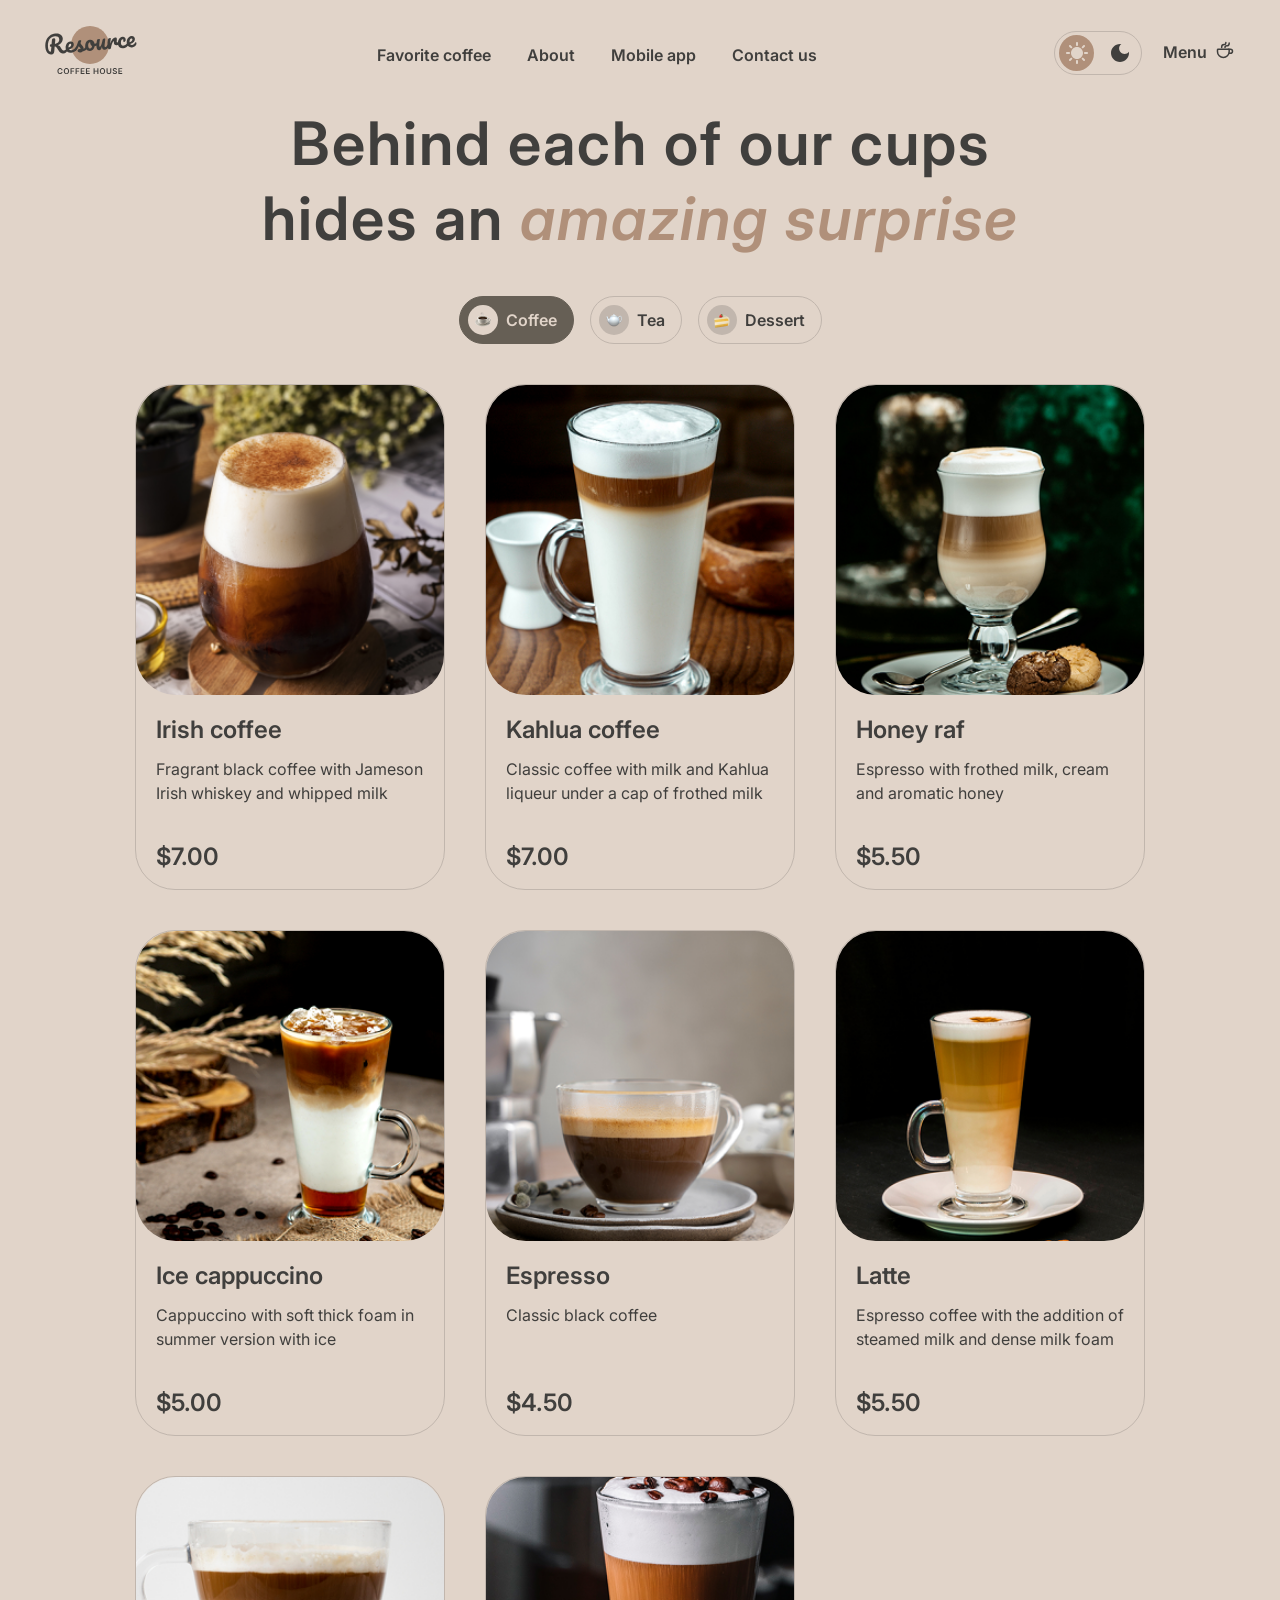
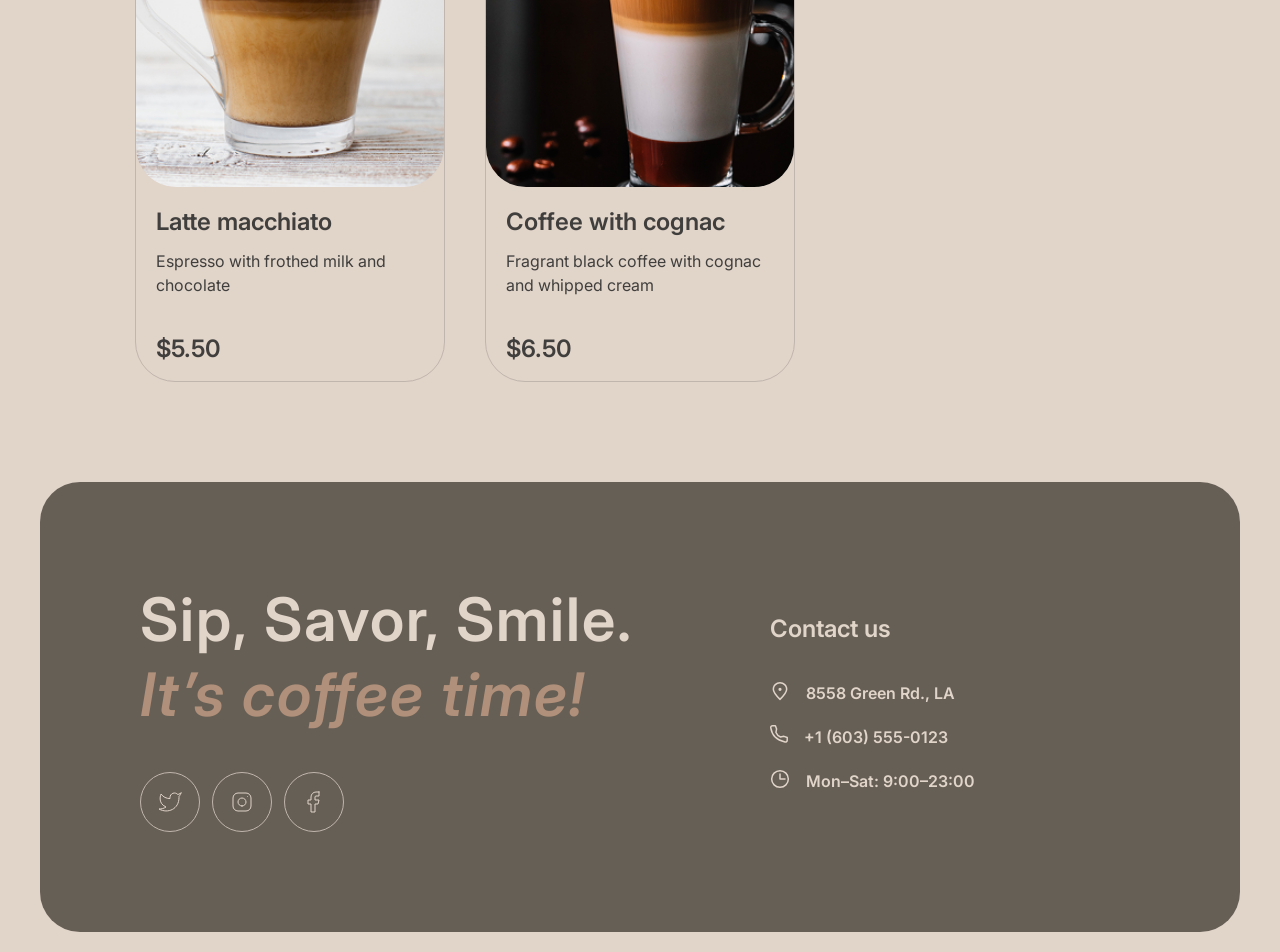
==== commit 212d8e63: "fix: correct burger menu" ====
--- a/menu.html
+++ b/menu.html
@@ -13,6 +13,7 @@
     <title>Coffee house</title>
   </head>
   <body>
+    <div class="modal-overlay hidden"></div>
     <div class="container">
       <header class="header">
         <div class="header-container">
@@ -193,13 +194,15 @@
         <div class="burger-menu">
           <ul class="burger-menu-list">
             <li class="burger-item">
-              <a href="#favorite" class="burger-link">Favorite coffee</a>
+              <a href="./index.html#favorite" class="burger-link"
+                >Favorite coffee</a
+              >
             </li>
             <li class="burger-item">
-              <a href="#about" class="burger-link">About</a>
+              <a href="./index.html#about" class="burger-link">About</a>
             </li>
             <li class="burger-item">
-              <a href="#mobile" class="burger-link">Mobile app</a>
+              <a href="./index.html#mobile" class="burger-link">Mobile app</a>
             </li>
             <li class="burger-item">
               <a href="#contact" class="burger-link">Contact us</a>
@@ -254,19 +257,19 @@
                 <div class="tab-icon">
                   <img src="./assets/icons/coffee-tab.png" alt="cup" />
                 </div>
-                <p>Coffee</p>
+                <p>coffee</p>
               </div>
               <div class="tab-item">
                 <div class="tab-icon">
                   <img src="./assets/icons/tea-tab.png" alt="teapot" />
                 </div>
-                <p>Tea</p>
+                <p>tea</p>
               </div>
               <div class="tab-item">
                 <div class="tab-icon">
                   <img src="./assets/icons/dessert-tab.png" alt="dessert" />
                 </div>
-                <p>Dessert</p>
+                <p>dessert</p>
               </div>
             </div>
           </div>
--- a/style.css
+++ b/style.css
@@ -48,6 +48,7 @@
 html {
   scroll-behavior: smooth;
 }
+
 body {
   background-color: var(--background-page);
   min-height: 100vh;
@@ -305,7 +306,8 @@
 .slider {
   display: flex;
   align-items: center;
-  justify-content: space-between;
+  gap: 20px;
+  max-width: 1360px;
   width: 100%;
 }
 .slider-button {
@@ -323,12 +325,24 @@
   stroke: var(--border-inverse);
   transition: 0.5s ease-out;
 }
-
+.slider-wrapper {
+  overflow: hidden;
+  flex: 1;
+}
+.slider-list {
+  display: flex;
+  transition: transform 0.4s ease-in-out;
+}
 .slider-item {
-  display: flex;
-  flex-direction: column;
+  flex: 0 0 100%;
+  display: flex;
+  flex-direction: column;
+  align-items: center;
+  justify-content: center;
   gap: 20px;
-  max-width: 480px;
+}
+.slider-image {
+  width: 480px;
 }
 .slider-content {
   display: flex;
@@ -336,6 +350,7 @@
   align-items: center;
   gap: 16px;
   text-align: center;
+  max-width: 480px;
 }
 
 .slider-content_title,
@@ -560,6 +575,8 @@
   padding: 8px 16px 8px 8px;
   cursor: pointer;
   transition: 0.5s ease-out;
+  text-transform: capitalize;
+  pointer-events: auto;
 }
 
 .tab-icon {
@@ -574,12 +591,13 @@
 }
 
 .tab-item.active {
+  pointer-events: none;
   background: var(--background-container);
   border: 1px solid var(--background-container);
   color: var(--text-inverse);
-  pointer-events: none;
   .tab-icon {
     background: var(--text-inverse);
+    color: var(--text-primary);
   }
 }
 
@@ -649,6 +667,70 @@
 }
 .menu-button svg path {
   stroke: var(--border-inverse);
+}
+.modal-overlay {
+  position: fixed;
+  left: 0;
+  top: 0;
+  right: 0;
+  bottom: 0;
+  width: 100%;
+  height: 100%;
+  display: flex;
+  align-items: center;
+  justify-content: center;
+  background: var(--background-overlay);
+  z-index: 11;
+}
+.modal {
+  position: relative;
+  display: flex;
+  gap: 20px;
+  border-radius: 40px;
+  padding: 16px;
+  max-width: 800px;
+  width: 100%;
+  background: var(--background-modal);
+}
+.modal-image-box {
+  display: flex;
+  flex-shrink: 0;
+  border-radius: 40px;
+  width: 310px;
+  height: 310px;
+  overflow: hidden;
+}
+.modal-item-descr {
+  display: flex;
+  flex-direction: column;
+  gap: 20px;
+}
+.size,
+.additives {
+  display: flex;
+  flex-direction: column;
+  gap: 12px;
+}
+.total {
+  display: flex;
+  justify-content: space-between;
+  font-size: 24px;
+}
+.modal-alert {
+  display: flex;
+  gap: 8px;
+  font-size: 10px;
+  line-height: 140%;
+}
+.button-close {
+  border: 1px solid var(--background-container);
+  border-radius: 100px;
+  padding: 10px 78px;
+  text-align: center;
+  cursor: pointer;
+}
+.hidden {
+  display: none;
 }
 @media (max-width: 1420px) {
   .cards-container {
@@ -819,5 +901,6 @@
   }
   .tab-item:hover .tab-icon {
     background: var(--text-inverse);
-  }
-}
+    color: var(--text-primary);
+  }
+}
